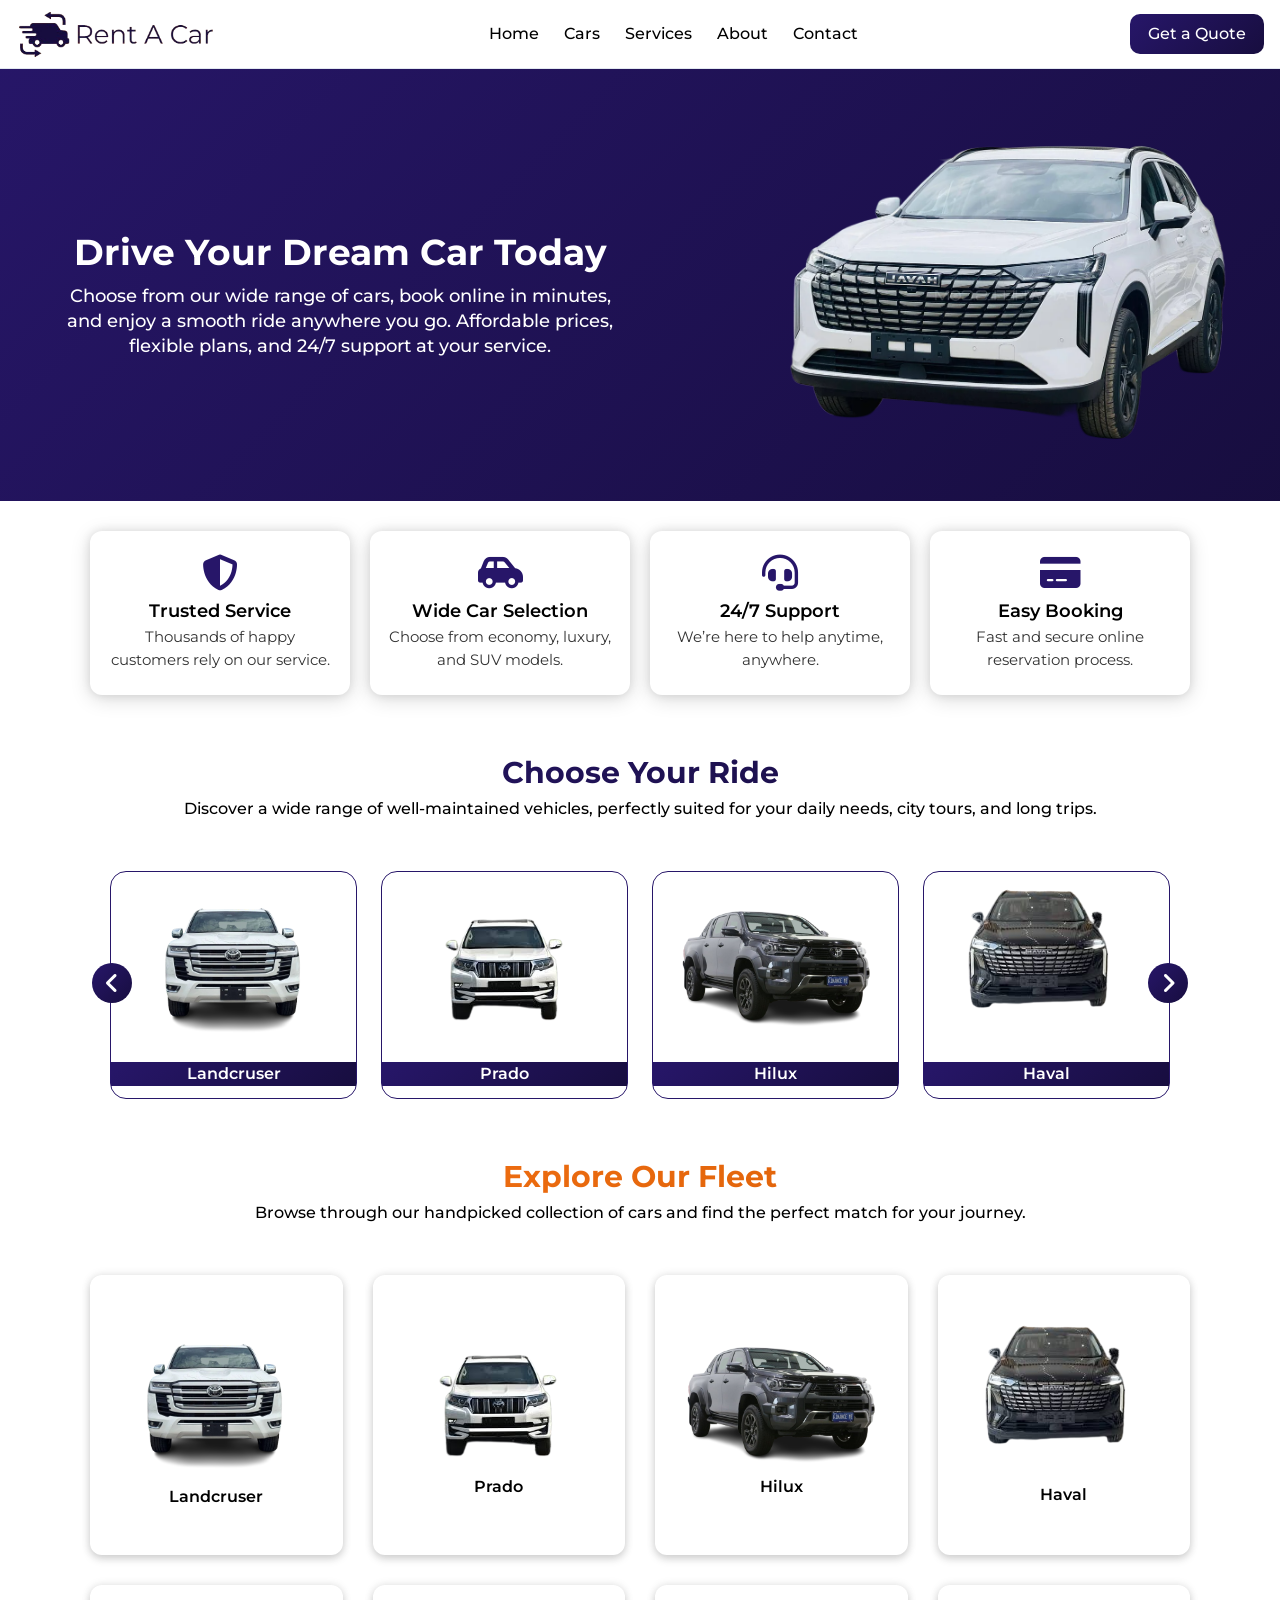
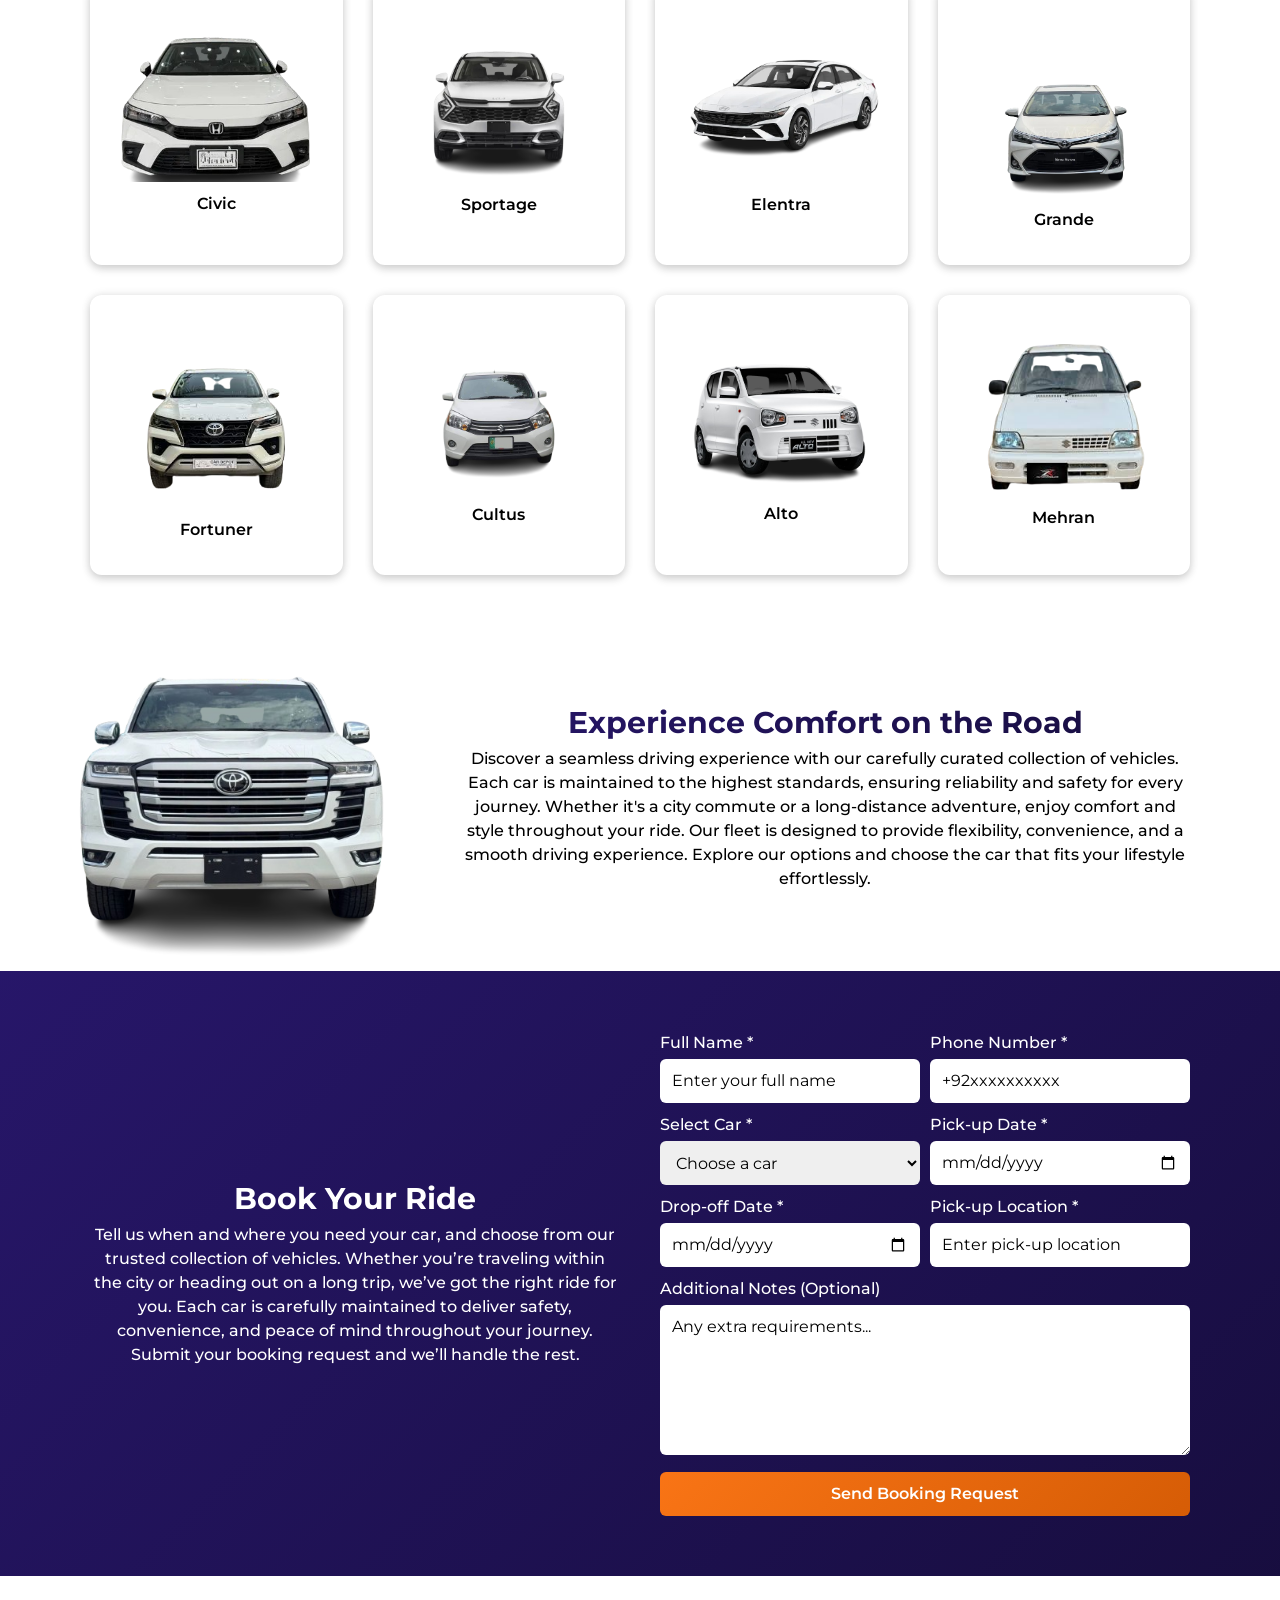
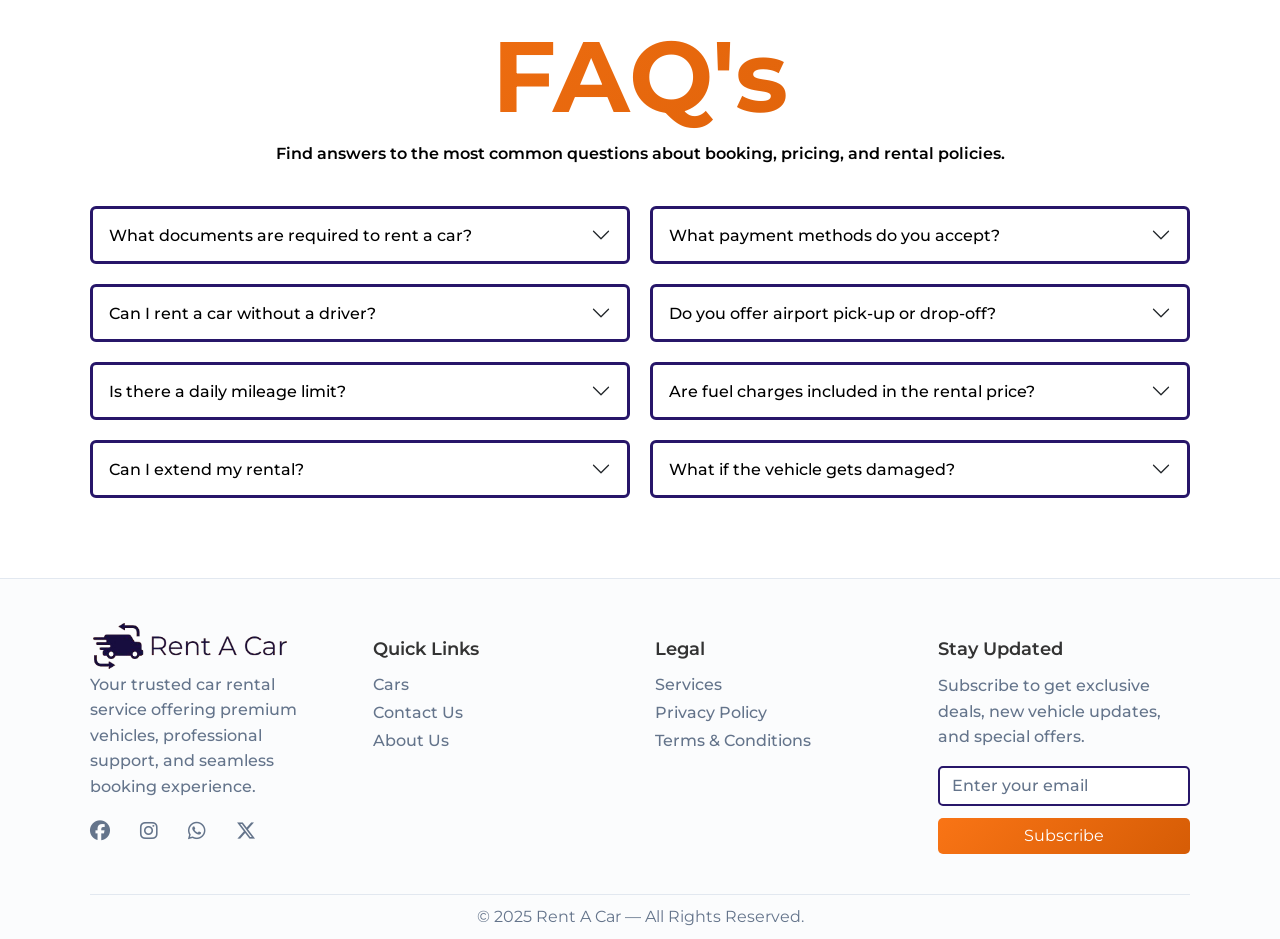
==== index.html @ 82870c0a "Initial commit" ====
<!DOCTYPE html>
<html lang="en">
  <head>
    <meta charset="UTF-8" />
    <meta name="viewport" content="width=device-width, initial-scale=1.0" />
    <link
      href="https://fonts.googleapis.com/css2?family=Montserrat:wght@100;200;300;400;500;600;700;800;900&display=swap"
      rel="stylesheet"
    />
    <link
      href="https://cdn.jsdelivr.net/npm/bootstrap@5.3.8/dist/css/bootstrap.min.css"
      rel="stylesheet"
      integrity="sha384-sRIl4kxILFvY47J16cr9ZwB07vP4J8+LH7qKQnuqkuIAvNWLzeN8tE5YBujZqJLB"
      crossorigin="anonymous"
    />
    <link
      rel="stylesheet"
      href="https://cdnjs.cloudflare.com/ajax/libs/font-awesome/6.4.2/css/all.min.css"
      crossorigin="anonymous"
      referrerpolicy="no-referrer"
    />
    <link
      rel="stylesheet"
      href="https://cdn.jsdelivr.net/npm/swiper@11/swiper-bundle.min.css"
    />
    <link rel="stylesheet" href="assets/styles/styles.css" />
    <link rel="stylesheet" href="assets/styles/responsive.css" />
    <title>Rent A Car</title>
  </head>

  <body>
    <!-- Header -->
    <header>
      <div class="logo">
        <a href="index.html"
          ><img
            src="assets\images\rentcarlogo-removebg-preview.png"
            alt="logo"
        /></a>
      </div>
      <nav id="nav">
        <ul>
          <li><a href="/">Home</a></li>
          <li><a href="/cars.html">Cars</a></li>
          <li><a href="/services.html">Services</a></li>
          <li><a href="/about.html">About</a></li>
          <li><a href="/contact.html">Contact</a></li>
        </ul>
      </nav>
      <i class="fas fa-bars menu-toggle" id="menu-toggle"></i>
      <button
        type="button"
        class="get-a-quote"
        data-bs-toggle="modal"
        data-bs-target="#quoteModal"
      >
        Get a Quote
      </button>
    </header>
    <!-- Home page Banner  -->
    <section class="banner">
      <div class="textAndImage">
        <div class="heading-text">
          <h1>Drive Your Dream Car Today</h1>
          <p>
            Choose from our wide range of cars, book online in minutes, and
            enjoy a smooth ride anywhere you go. Affordable prices, flexible
            plans, and 24/7 support at your service.
          </p>
        </div>
        <div class="banner-image">
          <img
            class="img-fluid"
            src="./assets/images/haval-Picsart-BackgroundRemover.webp"
            alt="Car-Image"
          />
        </div>
      </div>
    </section>
    <!-- Main -->
    <main>
      <div class="custom-container">
        <!-- Trusted Section -->
        <section class="trust-section">
          <div class="trust-box wow animate__animated animate__bounceInDown">
            <i class="fas fa-shield-alt"></i>
            <h4>Trusted Service</h4>
            <p>Thousands of happy customers rely on our service.</p>
          </div>

          <div class="trust-box wow animate__animated animate__bounceInUp">
            <i class="fas fa-car-side"></i>
            <h4>Wide Car Selection</h4>
            <p>Choose from economy, luxury, and SUV models.</p>
          </div>

          <div class="trust-box wow animate__animated animate__bounceInDown">
            <i class="fas fa-headset"></i>
            <h4>24/7 Support</h4>
            <p>We’re here to help anytime, anywhere.</p>
          </div>

          <div class="trust-box wow animate__animated animate__bounceInUp">
            <i class="fas fa-credit-card"></i>
            <h4>Easy Booking</h4>
            <p>Fast and secure online reservation process.</p>
          </div>
        </section>

        <!-- Swiper -->
        <div class="choose-your-ride">
          <div class="heading">
            <h2>Choose Your Ride</h2>
            <p>
              Discover a wide range of well-maintained vehicles, perfectly
              suited for your daily needs, city tours, and long trips.
            </p>
          </div>
          <div class="swiper">
            <div class="swiper-wrapper">
              <div class="swiper-slide">
                <img
                  src="./assets/images/landcruser1-removebg-preview.png"
                  alt="car"
                />
                <div class="car-name">Landcruser</div>
              </div>

              <div class="swiper-slide">
                <img
                  src="./assets/images/prado1-removebg-preview.png"
                  alt="car"
                />
                <div class="car-name">Prado</div>
              </div>

              <div class="swiper-slide">
                <img
                  src="./assets/images/hilux1-removebg-preview.png"
                  alt="car"
                />
                <div class="car-name">Hilux</div>
              </div>

              <div class="swiper-slide">
                <img
                  src="./assets/images/haval1-removebg-preview.png"
                  alt="car"
                />
                <div class="car-name">Haval</div>
              </div>

              <div class="swiper-slide">
                <img
                  src="./assets/images/sportage1-removebg-preview.png"
                  alt="Car"
                />
                <div class="car-name">Kia Sportage</div>
              </div>

              <div class="swiper-slide">
                <img
                  src="./assets/images/grande1-removebg-preview.png"
                  alt="Car"
                />
                <div class="car-name">Grande</div>
              </div>

              <div class="swiper-slide">
                <img
                  src="./assets/images/civic1-removebg-preview.png"
                  alt="Car"
                />
                <div class="car-name">Civic</div>
              </div>

              <div class="swiper-slide">
                <img
                  src="./assets/images/sportage1-removebg-preview.png"
                  alt="car"
                />
                <div class="car-name">Sportage</div>
              </div>

              <div class="swiper-slide">
                <img
                  src="./assets/images/elentra1-removebg-preview.png"
                  alt="car"
                />
                <div class="car-name">Elentra</div>
              </div>

              <div class="swiper-slide">
                <img
                  src="./assets/images/fortuner1-removebg-preview.png"
                  alt="car"
                />
                <div class="car-name">Fortuner</div>
              </div>

              <div class="swiper-slide">
                <img
                  src="./assets/images/cultus1-removebg-preview.png"
                  alt="car"
                />
                <div class="car-name">Cultus</div>
              </div>

              <div class="swiper-slide">
                <img
                  src="./assets/images/mehran1-removebg-preview.png"
                  alt="car"
                />
                <div class="car-name">Mehran</div>
              </div>
            </div>

            <!-- Navigation arrows -->
            <div class="swiper-button-prev">
              <i class="fas fa-angle-left"></i>
            </div>
            <div class="swiper-button-next">
              <i class="fas fa-angle-right"></i>
            </div>
          </div>
        </div>

        <!--Explore Our Fleet  -->
        <div class="explore-our-fleet-section">
          <div class="heading">
            <h2>Explore Our Fleet</h2>
            <p>
              Browse through our handpicked collection of cars and find the
              perfect match for your journey.
            </p>
          </div>

          <div class="car-boxes">
            <div
              class="car-box"
              data-name="Toyota Land Cruiser"
              data-meta="2024 • 7 Seats • Automatic"
              data-price="₨ 50,000 / day"
              data-specs='["SUV","4x4","Petrol","AC"]'
              data-overview="Toyota Land Cruiser is a powerful and comfortable SUV perfect for long journeys, family trips and off-road adventures."
              data-features='["✔ Airbags","✔ Bluetooth","✔ Rear Camera","✔ GPS Navigation"]'
              data-images='[
       "./assets/images/landcruser1-removebg-preview.png",
       "./assets/images/landcruser2-removebg-preview.png",
       "./assets/images/landcruser3-removebg-preview.png",
       "./assets/images/landcruser4-removebg-preview.png"
     ]'
            >
              <img
                src="./assets/images/landcruser1-removebg-preview.png"
                alt="car"
              />
              <div class="car-name">Landcruser</div>
            </div>

            <div
              class="car-box"
              data-name="Toyota Prado"
              data-meta="2022 • 7 Seats • Automatic"
              data-price="₨ 20,000 / day"
              data-specs='["SUV","4x4","Diesel","AC"]'
              data-overview="The Toyota Prado is a reliable and luxurious SUV, perfect for family trips and off-road adventures."
              data-features='["✔ Airbags","✔ Rear Camera","✔ GPS Navigation","✔ Cruise Control"]'
              data-images='[
       "./assets/images/prado1-removebg-preview.png",
       "./assets/images/prado2-removebg-preview.png",
       "./assets/images/prado3-removebg-preview.png",
       "./assets/images/prado4-removebg-preview.png"
     ]'
            >
              <img
                src="./assets/images/prado1-removebg-preview.png"
                alt="car"
              />
              <div class="car-name">Prado</div>
            </div>

            <div
              class="car-box"
              data-name="Toyota Hilux"
              data-meta="2025 • 5 Seats • Automatic"
              data-price="₨ 18,000 / day"
              data-specs='["Pickup","4x4","Diesel","AC"]'
              data-overview="The Toyota Hilux is a durable and powerful pickup, ideal for off-road and heavy-duty use."
              data-features='["✔ Airbags","✔ Bluetooth","✔ Rear Camera","✔ GPS Navigation"]'
              data-images='[
       "./assets/images/hilux1-removebg-preview.png",
       "./assets/images/hilux2-removebg-preview.png",
       "./assets/images/hilux3-removebg-preview.png",
       "./assets/images/hilux4-removebg-preview.png"
     ]'
            >
              <img
                src="./assets/images/hilux1-removebg-preview.png"
                alt="car"
              />
              <div class="car-name">Hilux</div>
            </div>

            <div
              class="car-box"
              data-name="Haval H6 PHEV"
              data-meta="2023 • 5 Seats • Automatic"
              data-price="₨ 15,500 / day"
              data-specs='["SUV","AWD","Hybrid","AC"]'
              data-overview="The Haval H6 PHEV is a modern hybrid SUV combining efficiency, comfort, and advanced technology."
              data-features='["✔ Airbags","✔ Bluetooth","✔ Rear Camera","✔ GPS Navigation"]'
              data-images='[
       "./assets/images/haval1-removebg-preview.png",
       "./assets/images/haval2-removebg-preview.png",
       "./assets/images/haval3-removebg-preview.png",
       "./assets/images/haval4-removebg-preview.png"
     ]'
            >
              <img
                src="./assets/images/haval1-removebg-preview.png"
                alt="car"
              />
              <div class="car-name">Haval</div>
            </div>

            <div
              class="car-box"
              data-name="Honda Civic"
              data-meta="2023 • 5 Seats • Automatic"
              data-price="₨ 12,000 / day"
              data-specs='["Sedan","FWD","Petrol","AC"]'
              data-overview="The Honda Civic is a reliable and stylish sedan, offering comfort, performance, and advanced safety features."
              data-features='["✔ Airbags","✔ Bluetooth","✔ Rear Camera","✔ GPS Navigation"]'
              data-images='[
       "./assets/images/civic1-removebg-preview.png",
       "./assets/images/civic2-removebg-preview.png",
       "./assets/images/civic3-removebg-preview.png",
       "./assets/images/civic4-removebg-preview.png"
     ]'
            >
              <img
                src="./assets/images/civic1-removebg-preview.png"
                alt="car"
              />
              <div class="car-name">Civic</div>
            </div>

            <div
              class="car-box"
              data-name="Kia Sportage"
              data-meta="2025 • 5 Seats • Automatic"
              data-price="₨ 14,500 / day"
              data-specs='["SUV","AWD","Petrol","AC"]'
              data-overview="The Kia Sportage is a compact SUV that combines style, comfort, and modern technology for city and highway driving."
              data-features='["✔ Airbags","✔ Bluetooth","✔ Rear Camera","✔ GPS Navigation"]'
              data-images='[
       "./assets/images/sportage1-removebg-preview.png",
       "./assets/images/sportage2-removebg-preview.png",
       "./assets/images/sportage3-removebg-preview.png",
       "./assets/images/sportage4-removebg-preview.png"
     ]'
            >
              <img
                src="./assets/images/sportage1-removebg-preview.png"
                alt="car"
              />
              <div class="car-name">Sportage</div>
            </div>

            <div
              class="car-box"
              data-name="Hyundai Elantra"
              data-meta="2025 • 5 Seats • Automatic"
              data-price="₨ 12,000 / day"
              data-specs='["Sedan","FWD","Petrol","AC"]'
              data-overview="The Hyundai Elantra is a stylish and fuel-efficient sedan, perfect for city commutes and long drives."
              data-features='["✔ Airbags","✔ Bluetooth","✔ Rear Camera","✔ GPS Navigation"]'
              data-images='[
       "./assets/images/elentra1-removebg-preview.png",
       "./assets/images/elentra2-removebg-preview.png",
       "./assets/images/elentra3-removebg-preview.png",
       "./assets/images/elentra4-removebg-preview.png"
     ]'
            >
              <img
                src="./assets/images/elentra1-removebg-preview.png"
                alt="car"
              />
              <div class="car-name">Elentra</div>
            </div>

            <div
              class="car-box"
              data-name="Toyota Grande"
              data-meta="2022 • 7 Seats • Automatic"
              data-price="₨ 17,000 / day"
              data-specs='["SUV","4x2","Petrol","AC"]'
              data-overview="The Toyota Grande is a spacious and comfortable SUV, ideal for family trips and city driving."
              data-features='["✔ Airbags","✔ Bluetooth","✔ Rear Camera","✔ GPS Navigation"]'
              data-images='[
       "./assets/images/grande1-removebg-preview.png",
       "./assets/images/grande2-removebg-preview.png",
       "./assets/images/grande3-removebg-preview.png",
       "./assets/images/grande4-removebg-preview.png"
     ]'
            >
              <img
                src="./assets/images/grande1-removebg-preview.png"
                alt="car"
              />
              <div class="car-name">Grande</div>
            </div>

            <div
              class="car-box"
              data-name="Toyota Fortuner"
              data-meta="2023 • 7 Seats • Automatic"
              data-price="₨ 19,500 / day"
              data-specs='["SUV","4x4","Diesel","AC"]'
              data-overview="The Toyota Fortuner is a rugged and reliable SUV perfect for long trips and off-road adventures."
              data-features='["✔ Airbags","✔ Bluetooth","✔ Rear Camera","✔ GPS Navigation"]'
              data-images='[
       "./assets/images/fortuner1-removebg-preview.png",
       "./assets/images/fortuner2-removebg-preview.png",
       "./assets/images/fortuner3-removebg-preview.png",
       "./assets/images/fortuner4-removebg-preview.png"
     ]'
            >
              <img
                src="./assets/images/fortuner1-removebg-preview.png"
                alt="car"
              />
              <div class="car-name">Fortuner</div>
            </div>

            <div
              class="car-box"
              data-name="Suzuki Cultus"
              data-meta="2020 • 5 Seats • Manual"
              data-price="₨ 7,500 / day"
              data-specs='["Hatchback","FWD","Petrol","AC"]'
              data-overview="The Suzuki Cultus is a compact and efficient hatchback, ideal for city driving and daily commutes."
              data-features='["✔ Airbags","✔ Bluetooth","✔ Rear Camera","✔ ABS"]'
              data-images='[
       "./assets/images/cultus1-removebg-preview.png",
       "./assets/images/cultus2-removebg-preview.png",
       "./assets/images/cultus3-removebg-preview.png",
       "./assets/images/cultus4-removebg-preview.png"
     ]'
            >
              <img
                src="./assets/images/cultus1-removebg-preview.png"
                alt="car"
              />
              <div class="car-name">Cultus</div>
            </div>

            <div
              class="car-box"
              data-name="Suzuki Alto"
              data-meta="2022 • 5 Seats • Manual"
              data-price="₨ 6,500 / day"
              data-specs='["Hatchback","FWD","Petrol","AC"]'
              data-overview="The Suzuki Alto is a small and nimble city car, perfect for easy parking and fuel efficiency."
              data-features='["✔ Airbags","✔ Bluetooth","✔ Power Steering","✔ ABS"]'
              data-images='[
       "./assets/images/alto1-removebg-preview.png",
       "./assets/images/alto2-removebg-preview.png",
       "./assets/images/alto3-removebg-preview.png",
       "./assets/images/alto4-removebg-preview.png"
     ]'
            >
              <img
                src="./assets/images/alto1-removebg-preview.png"
                alt="car"
              />
              <div class="car-name">Alto</div>
            </div>

            <div
              class="car-box"
              data-name="Suzuki Mehran"
              data-meta="2018 • 5 Seats • Manual"
              data-price="₨ 3,500 / day"
              data-specs='["Hatchback","FWD","Petrol","AC"]'
              data-overview="The Suzuki Mehran is a reliable and economical hatchback, ideal for daily city use."
              data-features='["✔ Airbags","✔ Power Steering","✔ AM/FM Radio","✔ Compact Size"]'
              data-images='[
       "./assets/images/mehran1-removebg-preview.png",
       "./assets/images/mehran2-removebg-preview.png",
       "./assets/images/mehran3-removebg-preview.png",
       "./assets/images/mehran4-removebg-preview.png"
     ]'
            >
              <img
                src="./assets/images/mehran1-removebg-preview.png"
                alt="car"
              />
              <div class="car-name">Mehran</div>
            </div>
          </div>
        </div>

        <!-- Experience Comfort on the Road -->

        <div class="experience-on-road">
          <div class="car-image">
            <img
              src="./assets/images/landcruser1-removebg-preview.png"
              alt=""
            />
          </div>
          <div class="heading">
            <h2>Experience Comfort on the Road</h2>
            <p>
              Discover a seamless driving experience with our carefully curated
              collection of vehicles. Each car is maintained to the highest
              standards, ensuring reliability and safety for every journey.
              Whether it's a city commute or a long-distance adventure, enjoy
              comfort and style throughout your ride. Our fleet is designed to
              provide flexibility, convenience, and a smooth driving experience.
              Explore our options and choose the car that fits your lifestyle
              effortlessly.
            </p>
          </div>
        </div>
      </div>

      <!-- Form -->

      <div class="rent-form-container">
        <div class="rent-car-form">
          <div class="heading">
            <h2>Book Your Ride</h2>
            <p>
              Tell us when and where you need your car, and choose from our
              trusted collection of vehicles. Whether you’re traveling within
              the city or heading out on a long trip, we’ve got the right ride
              for you. Each car is carefully maintained to deliver safety,
              convenience, and peace of mind throughout your journey. Submit
              your booking request and we’ll handle the rest.
            </p>
          </div>

          <form id="rentForm">
            <div class="form-input-field">
              <div class="form-group">
                <label for="fullName">Full Name<span>*</span></label>
                <input
                  type="text"
                  id="fullName"
                  placeholder="Enter your full name"
                  autocomplete="off"
                />
              </div>

              <div class="form-group">
                <label for="phone">Phone Number<span>*</span></label>
                <input
                  type="tel"
                  id="phone"
                  placeholder="+92xxxxxxxxxx"
                  autocomplete="off"
                />
              </div>

              <div class="form-group">
                <label for="carType">Select Car<span>*</span></label>
                <select id="carType">
                  <option value="">Choose a car</option>
                  <option value="Land Cruiser">Land Cruiser</option>
                  <option value="Prado">Prado</option>
                  <option value="Civic">Civic</option>
                  <option value="Sportage">Sportage</option>
                  <option value="Alto">Alto</option>
                  <option value="Mehran">Mehran</option>
                </select>
              </div>

              <div class="form-group">
                <label for="pickUpDate">Pick-up Date<span>*</span></label>
                <input type="date" id="pickUpDate" />
              </div>

              <div class="form-group">
                <label for="dropOffDate">Drop-off Date<span>*</span></label>
                <input type="date" id="dropOffDate" />
              </div>

              <div class="form-group">
                <label for="pickUpLocation"
                  >Pick-up Location<span>*</span></label
                >
                <input
                  type="text"
                  id="pickUpLocation"
                  placeholder="Enter pick-up location"
                />
              </div>
            </div>

            <div class="form-group text-area">
              <label for="message">Additional Notes (Optional)</label>
              <textarea
                id="message"
                rows="3"
                placeholder="Any extra requirements..."
              ></textarea>
            </div>

            <button type="submit" class="btn-submit">
              Send Booking Request
            </button>
          </form>
        </div>
      </div>

      <!-- Faqs Section -->
      <section class="faq-section">
        <div class="heading">
          <h2 class="faq-heading">FAQ's</h2>
          <p class="faq-sub">
            Find answers to the most common questions about booking, pricing,
            and rental policies.
          </p>
        </div>

        <div class="faq-grid">
          <div class="accordion" id="faqAccordion">
            <div class="accordion-item custom-accordion">
              <h2 class="accordion-header">
                <button
                  class="accordion-button collapsed custom-accordion-btn"
                  type="button"
                  data-bs-toggle="collapse"
                  data-bs-target="#q1"
                >
                  What documents are required to rent a car?
                </button>
              </h2>
              <div
                id="q1"
                class="accordion-collapse collapse"
                data-bs-parent="#faqAccordion"
              >
                <div class="accordion-body custom-accordion-body">
                  You need a valid government-issued ID (CNIC/Passport) and a
                  valid driving license.
                </div>
              </div>
            </div>

            <div class="accordion-item custom-accordion">
              <h2 class="accordion-header">
                <button
                  class="accordion-button collapsed custom-accordion-btn"
                  type="button"
                  data-bs-toggle="collapse"
                  data-bs-target="#q2"
                >
                  Can I rent a car without a driver?
                </button>
              </h2>
              <div
                id="q2"
                class="accordion-collapse collapse"
                data-bs-parent="#faqAccordion"
              >
                <div class="accordion-body custom-accordion-body">
                  Yes, self-drive options are available depending on vehicle
                  type and security deposit.
                </div>
              </div>
            </div>

            <div class="accordion-item custom-accordion">
              <h2 class="accordion-header">
                <button
                  class="accordion-button collapsed custom-accordion-btn"
                  type="button"
                  data-bs-toggle="collapse"
                  data-bs-target="#q3"
                >
                  Is there a daily mileage limit?
                </button>
              </h2>
              <div
                id="q3"
                class="accordion-collapse collapse"
                data-bs-parent="#faqAccordion"
              >
                <div class="accordion-body custom-accordion-body">
                  Most rentals include a standard daily mileage limit. Extra
                  kilometers may be charged separately.
                </div>
              </div>
            </div>

            <div class="accordion-item custom-accordion">
              <h2 class="accordion-header">
                <button
                  class="accordion-button collapsed custom-accordion-btn"
                  type="button"
                  data-bs-toggle="collapse"
                  data-bs-target="#q4"
                >
                  Can I extend my rental?
                </button>
              </h2>
              <div
                id="q4"
                class="accordion-collapse collapse"
                data-bs-parent="#faqAccordion"
              >
                <div class="accordion-body custom-accordion-body">
                  Yes, contact us at least 12 hours before return time to extend
                  your booking.
                </div>
              </div>
            </div>
          </div>
          <div class="accordion" id="faqAccordion1">
            <div class="accordion-item custom-accordion">
              <h2 class="accordion-header">
                <button
                  class="accordion-button collapsed custom-accordion-btn"
                  type="button"
                  data-bs-toggle="collapse"
                  data-bs-target="#q5"
                >
                  What payment methods do you accept?
                </button>
              </h2>
              <div
                id="q5"
                class="accordion-collapse collapse"
                data-bs-parent="#faqAccordion1"
              >
                <div class="accordion-body custom-accordion-body">
                  We accept cash, bank transfer, and digital wallet payments.
                  Security deposits may apply.
                </div>
              </div>
            </div>

            <div class="accordion-item custom-accordion">
              <h2 class="accordion-header">
                <button
                  class="accordion-button collapsed custom-accordion-btn"
                  type="button"
                  data-bs-toggle="collapse"
                  data-bs-target="#q6"
                >
                  Do you offer airport pick-up or drop-off?
                </button>
              </h2>
              <div
                id="q6"
                class="accordion-collapse collapse"
                data-bs-parent="#faqAccordion1"
              >
                <div class="accordion-body custom-accordion-body">
                  Yes, airport pick-up and drop-off services are available with
                  prior booking.
                </div>
              </div>
            </div>

            <div class="accordion-item custom-accordion">
              <h2 class="accordion-header">
                <button
                  class="accordion-button collapsed custom-accordion-btn"
                  type="button"
                  data-bs-toggle="collapse"
                  data-bs-target="#q7"
                >
                  Are fuel charges included in the rental price?
                </button>
              </h2>
              <div
                id="q7"
                class="accordion-collapse collapse"
                data-bs-parent="#faqAccordion1"
              >
                <div class="accordion-body custom-accordion-body">
                  Fuel is not included. Cars must be returned with the same fuel
                  level as provided.
                </div>
              </div>
            </div>

            <div class="accordion-item custom-accordion">
              <h2 class="accordion-header">
                <button
                  class="accordion-button collapsed custom-accordion-btn"
                  type="button"
                  data-bs-toggle="collapse"
                  data-bs-target="#q8"
                >
                  What if the vehicle gets damaged?
                </button>
              </h2>
              <div
                id="q8"
                class="accordion-collapse collapse"
                data-bs-parent="#faqAccordion1"
              >
                <div class="accordion-body custom-accordion-body">
                  Any damage during rental is the renter’s responsibility unless
                  covered by insurance or agreement.
                </div>
              </div>
            </div>
          </div>
        </div>
      </section>
    </main>

    <!-- Footer -->

    <footer class="site-footer">
      <div class="custom-container">
        <div class="footer-grid">
          <div class="footer-col">
            <a href="/" class="footerLogo"
              ><img
                src="assets\images\rentcarlogo-removebg-preview.png"
                alt="Logo"
                class="footer-logo"
            /></a>
            <p class="footer-desc">
              Your trusted car rental service offering premium vehicles,
              professional support, and seamless booking experience.
            </p>
            <div class="social-icons">
              <a href="#"><i class="fab fa-facebook"></i></a>
              <a href="#"><i class="fab fa-instagram"></i></a>
              <a href="#"><i class="fab fa-whatsapp"></i></a>
              <a href="#"><i class="fab fa-x-twitter"></i></a>
            </div>
          </div>

          <div class="footer-col">
            <h3>Quick Links</h3>
            <ul>
              <li><a href="/cars.html">Cars</a></li>
              <li><a href="/contact.html">Contact Us</a></li>
              <li><a href="/about.html">About Us</a></li>
            </ul>
          </div>

          <div class="footer-col">
            <h3>Legal</h3>
            <ul>
              <li><a href="/services.html">Services</a></li>
              <li><a href="/privacy-policy.html">Privacy Policy</a></li>
              <li><a href="/terms-conditions.html">Terms & Conditions</a></li>
            </ul>
          </div>

          <div class="footer-col">
            <h3>Stay Updated</h3>
            <p class="footer-desc">
              Subscribe to get exclusive deals, new vehicle updates, and special
              offers.
            </p>
            <form class="footer-form">
              <input type="email" placeholder="Enter your email" required />
              <button type="submit">Subscribe</button>
            </form>
          </div>
        </div>

        <div class="footer-bottom">
          <p>© 2025 Rent A Car — All Rights Reserved.</p>
        </div>
      </div>
    </footer>

    <!-- Form Modal -->
    <div class="modal fade" id="quoteModal" tabindex="-1">
      <div class="modal-dialog">
        <div class="modal-content">
          <div class="modal-header">
            <span class="modal-logo"
              ><img
                src="assets\images\rentcarlogo-removebg-preview.png"
                alt="logo"
            /></span>
            <h5 class="modal-title">Request a Quote</h5>
            <button
              type="button"
              class="btn-close"
              data-bs-dismiss="modal"
              aria-label="Close"
            ></button>
          </div>
          <div class="modal-body">
            <form id="rentForm">
              <div class="form-input-field">
                <div class="form-group">
                  <label for="fullName">Full Name<span>*</span></label>
                  <input
                    type="text"
                    id="fullName"
                    placeholder="Enter your full name"
                    autocomplete="off"
                    required
                  />
                </div>

                <div class="form-group">
                  <label for="phone">Phone Number<span>*</span></label>
                  <input
                    type="tel"
                    id="phone"
                    placeholder="+92xxxxxxxxxx"
                    autocomplete="off"
                    required
                  />
                </div>

                <div class="form-group">
                  <label for="carType">Select Car<span>*</span></label>
                  <select id="carType" required>
                    <option value="">Choose a car</option>
                    <option value="Land Cruiser">Land Cruiser</option>
                    <option value="Prado">Prado</option>
                    <option value="Civic">Civic</option>
                    <option value="Sportage">Sportage</option>
                    <option value="Alto">Alto</option>
                    <option value="Mehran">Mehran</option>
                  </select>
                </div>

                <div class="form-group">
                  <label for="pickUpDate">Pick-up Date<span>*</span></label>
                  <input type="date" id="pickUpDate" required />
                </div>

                <div class="form-group">
                  <label for="dropOffDate">Drop-off Date<span>*</span></label>
                  <input type="date" id="dropOffDate" required />
                </div>

                <div class="form-group">
                  <label for="pickUpLocation"
                    >Pick-up Location<span>*</span></label
                  >
                  <input
                    type="text"
                    id="pickUpLocation"
                    placeholder="Enter pick-up location"
                    required
                  />
                </div>
              </div>

              <div class="form-group text-area">
                <label for="message">Additional Notes (Optional)</label>
                <textarea
                  id="message"
                  rows="3"
                  placeholder="Any extra requirements..."
                ></textarea>
              </div>

              <button type="submit" class="btn-submit">
                Send Booking Request
              </button>
            </form>
          </div>
        </div>
      </div>
    </div>

    <!-- Script -->
    <script
      src="https://cdn.jsdelivr.net/npm/bootstrap@5.3.8/dist/js/bootstrap.bundle.min.js"
      integrity="sha384-FKyoEForCGlyvwx9Hj09JcYn3nv7wiPVlz7YYwJrWVcXK/BmnVDxM+D2scQbITxI"
      crossorigin="anonymous"
    ></script>
    <script src="https://cdn.jsdelivr.net/npm/swiper@11/swiper-bundle.min.js"></script>
    <script src="assets/javascript/script.js"></script>
    <script src="assets/javascript/dynamic-data.js"></script>
  </body>
</html>
---- assets/styles/styles.css ----
h1,
h2,
h3,
h4,
div,
a,
p,
div,
ul,
li,
nav,
header,
image,
button,
ol,
span {
  margin: 0;
  padding: 0;
  box-sizing: border-box;
  font-family: "Montserrat", sans-serif;
}
body {
  font-family: "Montserrat", sans-serif;
}
li {
  list-style-type: none;
}
a {
  text-decoration: none;
}
/* browser scroll */
::-webkit-scrollbar {
  width: 6px !important;
}
::-webkit-scrollbar-thumb {
  background-color: #ababab !important;
}
/* Header */
header {
  width: 100%;
  background-color: #fff;
  color: #000;
  display: flex;
  justify-content: space-between;
  align-items: center;
  padding: 8px 16px;
  position: fixed;
  top: 0;
  left: 0;
  z-index: 999;
  border-bottom: 1px solid #e2e8f0;
}

header .logo img {
  max-width: 220px;
}

header nav ul {
  display: flex;
  gap: 25px;
}

header nav ul li a {
  color: #000;
  font-weight: 500;
  transition: 0.3s;
  font-size: 18px;
}

header nav ul li a:hover {
  color: #f97415;
}

header .menu-toggle {
  display: none;
}
.details .get-a-quote,
header .get-a-quote {
  background-image: linear-gradient(
    135deg,
    hsl(252, 65%, 25%),
    hsl(252, 65%, 15%)
  );
  padding: 8px 18px;
  color: #fff;
  border-radius: 10px;
  border: none;
  font-size: 18px;
  font-weight: 500;
  transition: all 0.3s ease-in-out;
}
header .get-a-quote:hover {
  transform: scale(1.05);
}
/* home page */
.banner .textAndImage {
  background-image: linear-gradient(
    135deg,
    hsl(252, 65%, 25%),
    hsl(252, 65%, 15%)
  );
  display: flex;
  justify-content: center;
  align-items: center;
  padding: 140px 50px 50px 50px;
  gap: 20px;
}
.banner .textAndImage .heading-text,
.banner .textAndImage .banner-image {
  flex: 1;
}
.banner .textAndImage .banner-image img {
  transform: rotateY(180deg);
  max-width: 700px;
}
.banner .textAndImage .heading-text {
  color: #fff;
  text-align: center;
}
.banner .textAndImage .heading-text h1 {
  font-size: 56px;
  font-weight: 700;
  margin-bottom: 10px;
}
.banner .textAndImage .heading-text p {
  font-weight: 500;
  font-size: 20px;
  line-height: 1.4;
}
.banner .textAndImage .banner-image {
  text-align: end;
}
/* custom container */
.faq-section,
.rent-form-container .rent-car-form,
.custom-container {
  max-width: 1600px;
  margin: auto;
}
/* trusted section */
.trust-section {
  width: 100%;
  padding: 30px 0;
  display: grid;
  grid-template-columns: repeat(4, minmax(0, 1fr));
  gap: 20px;
}

.trust-box {
  min-width: 220px;
  background: #fff;
  padding: 24px 16px;
  border-radius: 12px;
  text-align: center;
  box-shadow: 0 4px 20px rgba(0, 0, 0, 0.15), 0 0 10px rgba(0, 0, 0, 0.1);
  transition: 0.3s ease;
  color: #000;
}

.trust-box:hover {
  transform: translateY(-5px);
}

.trust-box i {
  font-size: 40px;
  color: #271669;
  margin-bottom: 10px;
}

.trust-box h4 {
  font-size: 20px;
  font-weight: 600;
  margin-bottom: 8px;
}

.trust-box p {
  font-size: 15px;
  opacity: 0.8;
}
.choose-your-ride .swiper {
  border-radius: 10px;
  padding: 20px;
}

.choose-your-ride .swiper-slide {
  text-align: center;
}

.choose-your-ride .swiper-slide img {
  width: 100%;
  height: 180px;
  object-fit: contain;
  border-radius: 6px;
  margin-bottom: 10px;
}
.explore-our-fleet-section .heading,
.choose-your-ride .heading {
  text-align: center;
  margin: 30px 0;
}
.about-cta h2,
.about-content .heading h2,
.rent-car-form .heading h2,
.experience-on-road .heading h2,
.explore-our-fleet-section .heading h2,
.choose-your-ride .heading h2 {
  font-size: 48px;
  font-weight: 700;
  margin-bottom: 6px;
  color: transparent;
  background-clip: text;
  background-image: linear-gradient(
    135deg,
    hsl(252, 65%, 25%),
    hsl(252, 65%, 15%)
  );
}
.rent-car-form .heading p,
.experience-on-road .heading p,
.explore-our-fleet-section .heading p,
.choose-your-ride .heading p {
  font-size: 20px;
  font-weight: 500;
  color: #000;
}
.choose-your-ride .swiper-slide img {
  max-width: 200px;
}
.choose-your-ride .swiper-slide {
  border: 1px solid #271669;
  border-radius: 16px;
}
.choose-your-ride .swiper-slide .car-name {
  font-size: 18px;
  font-weight: 600;
  color: #fff;
  margin-bottom: 12px;
  background-image: linear-gradient(
    135deg,
    hsl(252, 65%, 25%),
    hsl(252, 65%, 15%)
  );
}
.choose-your-ride .swiper-button-prev,
.choose-your-ride .swiper-button-next {
  height: 40px;
  width: 40px;
  background-image: linear-gradient(
    135deg,
    hsl(252, 65%, 25%),
    hsl(252, 65%, 15%)
  );
  border-radius: 100%;
  transition: all 0.3s ease-in-out;
  font-size: 24px;
  color: #fff;
}
.choose-your-ride .swiper-button-prev:after,
.choose-your-ride .swiper-button-next:after {
  display: none;
}
.choose-your-ride .swiper-button-prev:hover,
.choose-your-ride .swiper-button-next:hover {
  transform: scale(1.05);
  transition: all 0.3s ease-in-out;
}
.choose-your-ride .swiper-button-prev {
  left: 2px !important;
}
.choose-your-ride .swiper-button-next {
  right: 2px !important;
}
.choose-your-ride {
  margin-bottom: 40px;
}
.about-content .heading h2,
.explore-our-fleet-section .heading h2 {
  background-image: linear-gradient(
    135deg,
    hsl(25, 95%, 53%),
    hsl(25, 95%, 43%)
  );
}
.explore-our-fleet-section .car-boxes {
  display: grid;
  grid-template-columns: repeat(4, 1fr);
  gap: 30px;
  margin: 50px auto;
  max-width: 1200px;
}
.explore-our-fleet-section .car-boxes .car-box {
  border-radius: 12px;
  text-align: center;
  box-shadow: 0 4px 8px rgba(0, 0, 0, 0.15), 0 0 10px rgba(0, 0, 0, 0.1);
  transition: 0.3s ease;
  color: #000;
  display: flex;
  justify-content: center;
  align-items: center;
  flex-direction: column;
  min-height: 300px;
  cursor: pointer;
}
.explore-our-fleet-section .car-box img {
  max-width: 200px;
  max-height: 180px;
}
.explore-our-fleet-section .car-box .car-name {
  margin-top: 10px;
  font-weight: 600;
  font-size: 18px;
}
.explore-our-fleet-section .car-boxes .car-box:hover {
  background-color: #0000001a;
}
.explore-our-fleet-section .car-boxes .car-box .car-name {
  font-size: 16px;
  color: #000;
}
.experience-on-road {
  display: flex;
  justify-content: space-between;
  align-items: center;
  max-width: 1200px;
  margin: auto;
}
.rent-form-container .heading,
.experience-on-road .heading {
  text-align: center;
}
.experience-on-road .heading h2 {
  font-size: 36px;
}
.experience-on-road .car-image img {
  margin-left: -160px;
  width: 700px;
}
/* form */
.rent-form-container {
  background-image: linear-gradient(
    135deg,
    hsl(252, 65%, 25%),
    hsl(252, 65%, 15%)
  );
  padding: 80px 0;
}
.rent-car-form .heading p,
.rent-car-form .heading h2 {
  color: #fff;
}
.rent-form-container .rent-car-form {
  display: flex;
  justify-content: space-between;
  align-items: center;
  gap: 20px;
}
.rent-form-container #rentForm,
.rent-form-container .heading {
  flex: 1;
}
#rentForm {
  margin-left: 50px;
}
#rentForm .form-input-field {
  display: grid;
  grid-template-columns: repeat(3, 1fr);
  gap: 12px;
}
#rentForm .form-group label {
  display: block;
}
#rentForm button,
#rentForm .form-group textarea,
#rentForm .form-group select,
#rentForm .form-group input {
  width: 100%;
  border: none;
  padding: 10px 12px;
  border-radius: 6px;
  color: #000;
  outline: none;
  font-size: 18px;
}
#rentForm .form-group select {
  height: 47px;
}
#rentForm .form-group textarea::placeholder,
#rentForm .form-group input::placeholder {
  color: #000;
}
#rentForm label {
  color: #fff;
  font-size: 18px;
  font-weight: 500;
  margin-bottom: 4px;
}
#rentForm .form-group textarea {
  min-height: 150px;
}
#rentForm label span {
  margin-left: 4px;
}
#rentForm button {
  background-image: linear-gradient(
    135deg,
    hsl(25, 95%, 53%),
    hsl(25, 95%, 43%)
  );
  color: #fff;
  font-size: 18px;
  font-weight: 600;
  transition: all 0.3s ease-in-out;
}
#rentForm button:hover {
  transform: scale(1.03);
  transition: all 0.3s ease-in-out;
}
#rentForm button,
#rentForm .form-group.text-area {
  margin-top: 12px;
}
/* Modal Form */
#quoteModal .modal-dialog {
  max-width: 800px;
}
#quoteModal .modal-dialog .modal-body {
  background-image: linear-gradient(
    135deg,
    hsl(252, 65%, 25%),
    hsl(252, 65%, 15%)
  );
}
#quoteModal #rentForm {
  margin: 0;
}
#quoteModal .modal-dialog .modal-header button {
  box-shadow: none;
  color: #000;
  opacity: 1;
  transition: all 0.3s ease-in-out;
}
#quoteModal .modal-dialog .modal-header {
  border: none;
  color: #000;
  display: grid;
  grid-template-columns: repeat(3, minmax(0, 1fr));
}
#quoteModal .modal-dialog .modal-header h5 {
  font-size: 22px;
  font-weight: 600;
  text-align: center;
}
#quoteModal .modal-dialog .modal-header button:hover {
  transform: rotate(90deg);
}
#quoteModal #rentForm button:hover {
  transform: scale(1.02);
}
.modal-dialog {
  margin-top: 100px !important;
}
#quoteModal .modal-logo img {
  max-width: 160px;
}
/* Faqs */
.faq-section {
  margin: 40px auto 60px auto;
}
.faq-section .heading {
  text-align: center;
  margin-bottom: 40px;
}
.faq-section .heading h2 {
  font-size: 120px;
  font-weight: 700;
  background-image: linear-gradient(
    135deg,
    hsl(25, 95%, 53%),
    hsl(25, 95%, 43%)
  );
  color: transparent;
  background-clip: text;
  margin-bottom: 6px;
}
.faq-section .heading p {
  font-size: 20px;
  font-weight: 600;
  color: #000;
}
.faq-section .faq-grid {
  display: grid;
  grid-template-columns: repeat(2, minmax(0, 1fr));
  gap: 20px;
}
.faq-section .custom-accordion {
  border: 3px solid #271669;
  border-radius: 6px;
  background: transparent;
  margin-bottom: 20px;
}
.faq-section .custom-accordion-btn {
  background: transparent;
  border: none;
  font-weight: 500;
  color: #000;
  box-shadow: none;
  font-size: 20px;
  padding: 20px;
}
.faq-section .custom-accordion-btn:not(.collapsed) {
  color: #f5811f;
  background: transparent;
}
.faq-section .custom-accordion-btn:focus {
  box-shadow: none;
}
.faq-section .custom-accordion-body {
  color: #000;
  font-size: 18px;
  line-height: 1.5;
  padding: 16px;
  font-weight: 500;
  padding: 20px;
  border-top: 3px solid #271669;
}
/* footer */
footer.site-footer {
  background-color: #fbfcfd;
  color: #000;
  padding: 60px 0 10px 0;
  font-family: sans-serif;
  border-top: 1px solid #e2e8f0;
}
footer .footer-grid {
  display: grid;
  grid-template-columns: repeat(4, 1fr);
  gap: 60px;
}
footer .footer-col h3 {
  margin-bottom: 16px;
  font-size: 22px;
  font-weight: 600;
  color: #333;
}
footer .footer-desc {
  font-size: 18px;
  line-height: 1.6;
  margin-bottom: 16px;
  padding-right: 10px;
  font-weight: 500;
  color: #64748b;
}
footer .footer-logo {
  max-width: 220px;
  margin-top: -14px;
  margin-bottom: 2px;
}
footer .footer-col ul li {
  margin-bottom: 8px;
}
footer .footer-col ul li a {
  color: #64748b;
  text-decoration: none;
  font-size: 18px;
  transition: 0.3s;
  font-weight: 500;
}
footer .footer-col ul li a:hover {
  color: #f97415;
}
footer .social-icons {
  display: flex;
  align-items: center;
  color: #64748b;
  font-size: 24px;
  transition: 0.3s;
  column-gap: 40px;
}
footer .social-icons a {
  color: #64748b;
}
footer .social-icons a:hover {
  color: #f97415;
}
footer .footer-form {
  display: flex;
  flex-direction: column;
}
footer .footer-form input {
  padding: 10px 12px;
  border-radius: 5px;
  border: 2px solid #271669;
  font-size: 18px;
  color: #64748b;
  margin-bottom: 12px;
  font-weight: 500;
}
footer .footer-form input:focus {
  outline: none;
}
footer .footer-form input::placeholder {
  color: #64748b;
  font-size: 18px;
  font-weight: 500;
}
footer .footer-form button {
  padding: 10px 14px;
  background-image: linear-gradient(
    135deg,
    hsl(25, 95%, 53%),
    hsl(25, 95%, 43%)
  );
  border: none;
  border-radius: 5px;
  color: #fff;
  font-weight: 500;
  cursor: pointer;
  transition: 0.3s;
  font-size: 18px;
}
footer .footer-form button:hover {
  transform: scale(1.03);
}
footer .footer-bottom {
  text-align: center;
  margin-top: 40px;
  font-size: 18px;
  color: #64748b;
  font-weight: 400;
}
footer .footer-bottom p {
  border-top: 1px solid #e2e8f0;
  padding-top: 10px;
}

/* Cars Page */
.cars-page {
  margin: 110px 0 70px 0;
}
.term-condition .heading,
.privacy-policy .heading,
.service-container .heading,
.about-page .heading,
.contact-page .heading,
.cars-page .heading {
  text-align: center;
  max-width: 750px;
  margin: 0 auto 40px auto;
}
.term-condition .heading h1,
.privacy-policy .heading h1,
.service-container .heading h1,
.about-page .heading h1,
.contact-page .heading h1,
.cars-page .heading h1 {
  font-size: 56px;
  font-weight: 700;
  color: transparent;
  background-clip: text;
  background-image: linear-gradient(
    135deg,
    hsl(252, 65%, 25%),
    hsl(252, 65%, 15%)
  );
  margin-bottom: 10px;
}
.term-condition .heading p,
.privacy-policy .heading p,
.service-container .heading,
.about-cta p,
.about-page .heading p,
.contact-page .heading p,
.cars-page .heading p {
  color: #000;
  font-size: 18px;
  line-height: 1.5;
  font-weight: 500;
}
.cars-page .search-input {
  max-width: 700px;
  margin: auto;
  display: flex;
  border: 3px solid #271669;
  border-radius: 50px;
  overflow: hidden;
  margin-bottom: 40px;
}
.cars-page .search-input input {
  width: 100%;
  padding: 14px 20px;
  border: none;
  font-size: 20px;
  color: #271669;
  font-weight: 500;
}
.cars-page .search-input input:focus {
  outline: none;
}
.cars-page .search-input input::placeholder {
  font-size: 20px;
  color: #271669;
  font-weight: 500;
}
.cars-search span {
  padding: 14px 20px;
  background: transparent;
  border: none;
  color: #271669;
  font-size: 24px;
}

.cars-page .cars-grid {
  display: grid;
  grid-template-columns: repeat(4, 1fr);
  gap: 30px;
  padding: 10px 0;
}
.cars-page .car-card {
  border: 1px solid #271669;
  border-radius: 16px;
  text-align: center;
  cursor: pointer;
}
.cars-page .car-card img {
  max-width: 200px;
  height: 180px;
  object-fit: contain;
  border-radius: 8px;
}
.cars-page .car-card .car-name {
  font-size: 18px;
  font-weight: 600;
  color: #fff;
  margin-bottom: 12px;
  background-image: linear-gradient(
    135deg,
    hsl(252, 65%, 25%),
    hsl(252, 65%, 15%)
  );
}
.service-page-cta .cta-btn,
.cars-page .load-more {
  text-align: center;
  margin-top: 40px;
}
.service-page-cta .cta-btn,
.about-page .cta-btn,
.cars-page .load-more button {
  padding: 14px 30px;
  background-image: linear-gradient(
    135deg,
    hsl(25, 95%, 53%),
    hsl(25, 95%, 43%)
  );
  color: #fff;
  border: none;
  border-radius: 40px;
  font-size: 16px;
  font-weight: 600;
  transition: all 0.3s ease-in-out;
}
.service-page-cta .cta-btn:hover,
.about-page .cta-btn:hover,
.cars-page .load-more button:hover {
  transform: scale(1.05);
}

/* contact page */
.term-condition,
.privacy-policy,
.service-container,
.about-page,
.contact-page {
  max-width: 1200px;
  margin: 110px auto 70px auto;
}
.contact-form #rentForm {
  margin-left: 0;
  border: 1px solid #ddd;
  background-color: #fbfcfd;
  padding: 30px;
  border-radius: 8px;
  margin-bottom: 40px;
}
.contact-form #rentForm .form-group textarea,
.contact-form #rentForm .form-group select,
.contact-form #rentForm .form-group input {
  border: 1px solid #271669;
}
.contact-form #rentForm label {
  color: #000;
}
.contact-form #rentForm .form-input-field {
  gap: 20px;
}
.contact-form #rentForm button,
.contact-form #rentForm .form-group.text-area {
  margin-top: 20px;
}
.contact-form #rentForm button {
  background-image: linear-gradient(
    135deg,
    hsl(252, 65%, 25%),
    hsl(252, 65%, 15%)
  );
}
.contact-page .contact-grid {
  display: grid;
  grid-template-columns: repeat(4, 1fr);
  gap: 20px;
  margin-bottom: 40px;
}
.contact-page .contact-box {
  background: #fbfcfd;
  border: 1px solid #ddd;
  padding: 18px;
  text-align: center;
  border-radius: 8px;
  transition: 0.3s;
  color: #000;
}
.contact-page .contact-box:hover {
  box-shadow: 0px 4px 12px rgba(0, 0, 0, 0.15);
}
.contact-page .contact-box i {
  font-size: 32px;
  color: #271669;
  margin-bottom: 10px;
}
.contact-page .contact-box h3 {
  font-size: 18px;
  margin-bottom: 6px;
}

/* about page */
.about-page .about-grid {
  display: grid;
  grid-template-columns: repeat(4, 1fr);
  gap: 20px;
}
.about-page .about-box {
  background: #fff;
  padding: 30px;
  border-radius: 12px;
  text-align: center;
  transition: 0.3s;
  border: 1px solid #271669;
}
.about-page .about-box i {
  font-size: 40px;
  color: #271669;
  margin-bottom: 15px;
}
.about-page .about-box h3 {
  margin-bottom: 10px;
  font-weight: 600;
}
.about-page .about-box p {
  color: #555;
  line-height: 1.6;
  font-size: 15px;
}
.about-page .about-box:hover {
  border-color: #f5811f;
  transform: translateY(-4px);
}
.about-page .about-cta {
  margin-top: 80px;
  text-align: center;
}
.about-page .faq-section .custom-accordion {
  border: 1px solid #f5811f;
}
.about-page .faq-section .custom-accordion-body {
  border-top: 1px solid #f5811f;
}
.about-page .about-content {
  margin-top: 30px;
}
.about-page .faq-section {
  margin: 40px auto 40px auto;
}
.about-page .cta-btn {
  display: inline-block;
  margin-top: 30px;
}
/* Service page*/
.service-container {
  margin: 0 auto !important;
}
.services-section {
  background: #f8f8f8;
  border-bottom: 1px solid #ddd;
  padding: 110px 0 40px 0;
}
.services-grid {
  display: grid;
  grid-template-columns: repeat(3, 1fr);
  gap: 28px;
}
.service-card {
  background: #fff;
  padding: 24px;
  border-radius: 10px;
  border: 1px solid #ddd;
  text-align: center;
  transition: 0.3s ease;
}
.service-card:hover {
  transform: translateY(-4px);
  border-color: #f5811f;
}
.service-card i {
  font-size: 36px;
  color: #f5811f;
  margin-bottom: 16px;
}
.service-card h3 {
  font-size: 20px;
  margin-bottom: 10px;
  font-weight: 700;
}
.service-card p {
  font-size: 15px;
  line-height: 1.6;
  color: #444;
}
.services-section .steps,
.services-section .short-rules {
  margin-top: 70px;
}

.services-section .steps h2,
.services-section .short-rules h2 {
  font-size: 32px;
  font-weight: 800;
  text-align: center;
  margin-bottom: 20px;
  background-image: linear-gradient(
    135deg,
    hsl(25, 95%, 53%),
    hsl(25, 95%, 43%)
  );
  color: transparent;
  background-clip: text;
}

.services-section .steps ul,
.services-section .short-rules ul {
  max-width: 700px;
  margin: auto;
  padding: 0;
  list-style: none;
}

.services-section .steps ul li,
.services-section .short-rules ul li {
  background: #fff;
  margin: 10px 0;
  padding: 14px 18px;
  border: 1px solid #ddd;
  border-radius: 8px;
  font-weight: 500;
  text-align: center;
}
.service-page-cta a.cta-btn {
  display: inline-block;
}
.service-page-cta {
  margin: 20px 0 60px 0;
  display: flex;
  justify-content: center;
  align-items: center;
  gap: 20px;
}
.service-page-cta .cta-btn.get-a-quote {
  background-image: linear-gradient(
    135deg,
    hsl(252, 65%, 25%),
    hsl(252, 65%, 15%)
  );
}
.service-points-container .short-rules,
.service-points-container .steps {
  position: relative;
}
.short-rules .srvice-car-image img,
.steps .srvice-car-image img {
  position: absolute;
  top: 0;
  left: -10px;
  max-width: 500px;
}
.short-rules .srvice-car-image img {
  left: auto;
  right: 0;
}

/* Privacy policy | Terms and Condition */
.term-condition .content p,
.privacy-policy .content p {
  margin-bottom: 15px;
  font-size: 16px;
  color: #000;
  margin-left: 20px;
}
.term-condition .content ul,
.privacy-policy .content ul {
  margin-left: 20px;
  margin-bottom: 15px;
  font-size: 16px;
  color: #000;
}
.term-condition .content .section,
.privacy-policy .content .section {
  padding: 20px 0;
  border-bottom: 1px solid #ddd;
}
.term-condition .content .section:last-child,
.privacy-policy .content .section:last-child {
  border-bottom: none;
}
.term-condition .content,
.privacy-policy .content {
  padding: 2rem;
  border: 1px solid #e2e8f080;
  border-radius: 0.5rem;
  box-shadow: 0 2px 15px -3px hsl(252 65% 25% / 0.07),
    0 10px 20px -2px hsl(252 65% 25% / 0.04);
  background-image: linear-gradient(
    135deg,
    hsl(0, 0%, 100%),
    hsl(220, 13%, 98%)
  );
}
.term-condition .content h2,
.privacy-policy .content h2 {
  color: #f97415;
  font-size: 30px;
}

/* detail page */
.detail-page {
  max-width: 1200px;
  margin: 120px auto 30px auto;
}
.detail-page .swiper-slide {
  background-position: center;
  background-size: cover;
  display: flex;
  justify-content: center;
  align-items: center;
  box-shadow: 0 4px 20px rgba(0, 0, 0, 0.15), 0 0 10px rgba(0, 0, 0, 0.1);
  background-color: #fbfcfd;
  border-radius: 12px;
  padding: 30px 0;
}

.detail-page .swiper-slide img {
  height: 300px;
  width: 400px;
  display: block;
}
.detail-page .swiper-cube .swiper-cube-shadow {
  width: auto !important;
  opacity: 0 !important;
}
.detail-page .swiper-pagination-bullet {
  background-color: #271669 !important;
  opacity: 1 !important;
}
.detail-page .swiper-pagination-bullet-active {
  background-color: #f97415 !important;
}
.detail-page .car-detail {
  display: grid;
  grid-template-columns: repeat(2, minmax(0, 1fr));
  gap: 60px;
}
.detail-page .details {
  padding: 20px;
  border-radius: 12px;
  box-shadow: 0 4px 20px rgba(0, 0, 0, 0.15), 0 0 10px rgba(0, 0, 0, 0.1);
  color: #000;
}
.detail-page .details h2 {
  margin: 0 4px 6px 0;
  font-size: 30px;
  display: inline;
  font-weight: 670;
  color: transparent;
  background-clip: text;
  background-image: linear-gradient(
    135deg,
    hsl(252, 65%, 25%),
    hsl(252, 65%, 15%)
  );
}
.detail-page .car-meta {
  font-size: 14px;
}
.detail-page .specs {
  margin-top: 12px;
  display: flex;
  gap: 10px;
  flex-wrap: wrap;
}
.detail-page .spec {
  background: #f7f7f9;
  padding: 8px 12px;
  border-radius: 6px;
  font-size: 14px;
  border: 1px solid #eaeaea;
}
.detail-page .price {
  margin-top: 12px;
  font-size: 24px;
  font-weight: 700;
  display: inline-block;
  background-image: linear-gradient(
    135deg,
    hsl(25, 95%, 53%),
    hsl(25, 95%, 43%)
  );
  color: transparent;
  background-clip: text;
}
.detail-page .section-title {
  margin-top: 4px;
  font-size: 18px;
  font-weight: 700;
}
.detail-page .description {
  margin-top: 4px;
}
.detail-page .features {
  margin-top: 6px;
  display: grid;
  grid-template-columns: repeat(2, 1fr);
  gap: 10px;
}
.detail-page .feature {
  background: #f7f7f9;
  padding: 10px;
  border-radius: 8px;
  border: 1px solid #eaeaea;
  font-size: 14px;
}
.details .get-a-quote {
  width: 100%;
  margin-top: 12px;
  border-radius: 8px;
}
.details .get-a-quote:hover {
  transform: scale(1.02);
}
.details .get-a-quote i {
  font-size: 16px;
  margin-left: 6px;
}
.contact-form #rentForm .form-group select {
  height: 49px;
}
---- assets/styles/responsive.css ----
@media (max-width: 1800px) {
  .term-condition .heading h1,
  .privacy-policy .heading h1,
  .service-container .heading h1,
  .about-page .heading h1,
  .contact-page .heading h1,
  .cars-page .heading h1,
  .banner .textAndImage .heading-text h1 {
    font-size: 50px;
  }
}
@media (max-width: 1700px) {
  .faq-section,
  .rent-form-container .rent-car-form,
  .custom-container {
    max-width: 1400px;
  }
  .short-rules .srvice-car-image img,
  .steps .srvice-car-image img {
    max-width: 430px;
  }
}
@media (max-width: 1600px) {
  .term-condition .heading h1,
  .privacy-policy .heading h1,
  .service-container .heading h1,
  .about-page .heading h1,
  .contact-page .heading h1,
  .cars-page .heading h1,
  .banner .textAndImage .heading-text h1 {
    font-size: 44px;
  }
  .banner .textAndImage .banner-image img {
    max-width: 600px;
  }
  .experience-on-road .car-image img {
    margin-left: -130px;
    width: 600px;
  }
  .about-cta h2,
  .about-content .heading h2,
  .rent-car-form .heading h2,
  .experience-on-road .heading h2,
  .explore-our-fleet-section .heading h2,
  .choose-your-ride .heading h2 {
    font-size: 40px;
  }
  .short-rules .srvice-car-image img,
  .steps .srvice-car-image img {
    max-width: 390px;
  }
  .services-section .steps h2,
  .services-section .short-rules h2 {
    font-size: 30px;
  }
  .about-page .about-box h3 {
    margin-bottom: 6px;
    font-size: 26px;
  }
}
@media (max-width: 1500px) {
  .faq-section,
  .rent-form-container .rent-car-form,
  .custom-container {
    max-width: 1300px;
  }
  .term-condition .heading h1,
  .privacy-policy .heading h1,
  .service-container .heading h1,
  .about-page .heading h1,
  .contact-page .heading h1,
  .cars-page .heading h1,
  .banner .textAndImage .heading-text h1 {
    font-size: 40px;
  }
  .banner .textAndImage .banner-image img {
    max-width: 500px;
  }
  .experience-on-road .car-image img {
    margin-left: -100px;
    width: 500px;
  }
  .about-cta h2,
  .about-content .heading h2,
  .rent-car-form .heading h2,
  .experience-on-road .heading h2,
  .explore-our-fleet-section .heading h2,
  .choose-your-ride .heading h2 {
    font-size: 36px;
  }
  .short-rules .srvice-car-image img,
  .steps .srvice-car-image img {
    max-width: 350px;
  }
  .about-page .about-box i {
    font-size: 36px;
    margin-bottom: 14px;
  }
  .about-page .about-box h3 {
    font-size: 24px;
  }
  .term-condition .content h2,
  .privacy-policy .content h2 {
    font-size: 28px;
  }
}
@media (max-width: 1399.98px) {
  .detail-page,
  .term-condition,
  .privacy-policy,
  .service-container,
  .about-page,
  .contact-page,
  .faq-section,
  .rent-form-container .rent-car-form,
  .custom-container {
    max-width: 1100px;
  }
  .term-condition .heading h1,
  .privacy-policy .heading h1,
  .service-container .heading h1,
  .about-page .heading h1,
  .contact-page .heading h1,
  .cars-page .heading h1,
  .banner .textAndImage .heading-text h1 {
    font-size: 36px;
  }
  .about-cta h2,
  .about-content .heading h2,
  .rent-car-form .heading h2,
  .experience-on-road .heading h2,
  .explore-our-fleet-section .heading h2,
  .choose-your-ride .heading h2 {
    font-size: 30px;
  }
  .banner .textAndImage .banner-image img {
    max-width: 450px;
  }
  .experience-on-road .car-image img {
    margin-left: -80px;
    width: 450px;
  }
  .rent-car-form .heading p,
  .experience-on-road .heading p,
  .explore-our-fleet-section .heading p,
  .choose-your-ride .heading p {
    font-size: 16px;
  }
  .banner .textAndImage .heading-text p {
    font-size: 18px;
  }
  .trust-box h4 {
    font-size: 18px;
    margin-bottom: 4px;
  }
  .cars-page .car-card .car-name,
  .choose-your-ride .swiper-slide .car-name {
    font-size: 16px;
  }
  #rentForm .form-input-field {
    grid-template-columns: repeat(2, 1fr);
    gap: 10px;
  }
  #rentForm button,
  #rentForm .form-group.text-area {
    margin-top: 10px;
  }
  footer .footer-logo,
  header .logo img {
    max-width: 200px;
  }
  #rentForm button,
  #rentForm .form-group textarea,
  #rentForm .form-group select,
  #rentForm .form-group input,
  #rentForm button,
  #rentForm label,
  footer .footer-bottom,
  footer .footer-form input::placeholder,
  footer .footer-desc,
  footer .footer-col ul li a,
  .faq-section .custom-accordion-body,
  .faq-section .custom-accordion-btn,
  .faq-section .heading p,
  .details .get-a-quote,
  header .get-a-quote,
  header nav ul li a {
    font-size: 16px;
  }
  .faq-section .heading h2 {
    font-size: 100px;
  }
  .faq-section .custom-accordion-body,
  .faq-section .custom-accordion-btn {
    padding: 16px;
  }
  footer .footer-col h3 {
    font-size: 18px;
    margin-bottom: 12px;
  }
  footer .footer-col ul li {
    margin-bottom: 4px;
  }
  footer .footer-logo {
    margin-top: -20px;
    margin-bottom: 0;
  }
  footer .social-icons {
    font-size: 20px;
    column-gap: 30px;
  }
  footer .footer-grid {
    gap: 30px;
  }
  footer .footer-form input,
  footer .footer-form button {
    padding: 6px 12px;
    font-size: 16px;
    font-weight: 400;
  }
  #rentForm {
    margin-left: 20px;
  }
  .rent-form-container {
    padding: 60px 0;
  }
  #rentForm .form-group select {
    height: 44px;
  }
  .service-page-cta .cta-btn,
  .about-page .cta-btn,
  .cars-page .load-more button {
    padding: 10px 20px;
  }
  .cars-page .search-input input,
  .cars-search span {
    padding: 10px 20px;
  }
  .services-section .steps h2,
  .services-section .short-rules h2 {
    font-size: 26px;
    margin-bottom: 12px;
  }
  .services-section .steps ul,
  .services-section .short-rules ul {
    max-width: 550px;
  }
  .short-rules .srvice-car-image img,
  .steps .srvice-car-image img {
    max-width: 320px;
    top: 20px;
  }
  .service-card h3 {
    font-size: 18px;
  }
  .service-card i {
    font-size: 30px;
  }
  .services-grid {
    gap: 20px;
  }
  .contact-page .contact-box i,
  .about-page .about-box i {
    font-size: 30px;
    margin-bottom: 10px;
  }
  .about-page .about-box h3 {
    font-size: 20px;
    margin-bottom: 2px;
  }
  .about-page .about-box {
    padding: 22px;
  }
  .explore-our-fleet-section .car-boxes .car-box {
    min-height: 280px;
  }
  .contact-form #rentForm .form-input-field {
    grid-template-columns: repeat(3, 1fr);
  }
  .contact-form #rentForm .form-group select {
    height: 46px;
  }
  .term-condition .content h2,
  .privacy-policy .content h2 {
    font-size: 24px;
  }
  .term-condition .content ul,
  .privacy-policy .content ul,
  .term-condition .content p,
  .privacy-policy .content p {
    margin-bottom: 10px;
    font-size: 14px;
  }
  .term-condition .content p.copy-right,
  .privacy-policy .content p.copy-right {
    font-size: 12px !important;
  }
  .trust-box i {
    font-size: 36px;
  }
  .detail-page .details h2 {
    font-size: 26px;
  }
  .detail-page .car-meta {
    font-size: 12px;
  }
  .detail-page .spec {
    font-size: 12px;
    padding: 4px 10px;
    border-radius: 4px;
  }
  .detail-page .price {
    margin-top: 8px;
    font-size: 22px;
  }
  .detail-page .specs {
    margin-top: 10px;
  }
  .detail-page .section-title {
    margin-top: 2px;
    font-size: 16px;
  }
  .detail-page .swiper-slide img {
    height: 280px;
    width: 390px;
  }
}
@media (max-width: 1199.98px) {
  footer .footer-logo,
  header .logo img {
    max-width: 170px;
  }
  .details .get-a-quote,
  header .get-a-quote {
    padding: 4px 10px;
    border-radius: 6px;
    font-weight: 400;
  }
  header nav ul li a {
    font-weight: 400;
  }
  .term-condition .heading h1,
  .privacy-policy .heading h1,
  .service-container .heading h1,
  .about-page .heading h1,
  .contact-page .heading h1,
  .cars-page .heading h1,
  .banner .textAndImage .heading-text h1 {
    font-size: 30px;
  }
  .term-condition .heading p,
  .privacy-policy .heading p,
  .service-container .heading,
  .about-cta p,
  .about-page .heading p,
  .contact-page .heading p,
  .cars-page .heading p,
  .trust-box h4,
  .banner .textAndImage .heading-text p {
    font-size: 16px;
  }
  .banner .textAndImage {
    padding: 120px 40px 40px 40px;
    gap: 10px;
  }
  .banner .textAndImage .banner-image img {
    max-width: 380px;
  }
  .detail-page,
  .term-condition,
  .privacy-policy,
  .service-container,
  .about-page,
  .contact-page,
  .faq-section,
  .rent-form-container .rent-car-form,
  .custom-container,
  .faq-section,
  .rent-form-container .rent-car-form,
  .custom-container {
    max-width: 900px;
  }
  .trust-box i {
    font-size: 30px;
  }
  .trust-box p {
    font-size: 12px;
  }
  .about-cta h2,
  .about-content .heading h2,
  .rent-car-form .heading h2,
  .experience-on-road .heading h2,
  .explore-our-fleet-section .heading h2,
  .choose-your-ride .heading h2 {
    font-size: 26px;
  }
  .cars-page .car-card .car-name,
  .choose-your-ride .swiper-slide .car-name,
  .rent-car-form .heading p,
  .experience-on-road .heading p,
  .explore-our-fleet-section .heading p,
  .choose-your-ride .heading p {
    font-weight: 400;
  }
  .cars-page .car-card img,
  .choose-your-ride .swiper-slide img {
    max-width: 180px;
    height: 170px;
  }
  .choose-your-ride .swiper-button-prev,
  .choose-your-ride .swiper-button-next {
    height: 30px;
    width: 30px;
    font-size: 20px;
  }
  .choose-your-ride .swiper-button-next {
    right: 4px !important;
  }
  .choose-your-ride .swiper-button-prev {
    left: 4px !important;
  }
  .explore-our-fleet-section .car-box img {
    max-width: 180px;
    max-height: 170px;
  }
  .experience-on-road .car-image img {
    margin-left: -70px;
    width: 380px;
  }
  .rent-form-container .rent-car-form {
    gap: 10px;
  }
  .rent-form-container {
    padding: 50px 0;
  }
  .faq-section .heading h2 {
    font-size: 80px;
  }
  .faq-section {
    margin: 30px auto 40px auto;
  }
  #quoteModal .modal-dialog .modal-header h5 {
    font-size: 20px;
  }
  #quoteModal .modal-dialog .modal-header {
    padding: 10px;
  }
  .cars-page .search-input input,
  .cars-search span {
    padding: 10px 20px;
  }
  .cars-page .search-input input,
  .cars-page .search-input input::placeholder {
    font-size: 18px;
  }
  .cars-search span {
    font-size: 20px;
  }
  .service-page-cta .cta-btn,
  .about-page .cta-btn,
  .cars-page .load-more button {
    padding: 8px 16px;
    font-size: 14px;
  }
  .term-condition,
  .privacy-policy,
  .contact-page,
  .about-page,
  .cars-page {
    margin: 90px auto 60px auto;
  }
  .services-section {
    padding: 90px 0 40px 0;
  }
  .service-card p {
    font-size: 14px;
  }
  .service-card i {
    font-size: 28px;
  }
  .service-card h3 {
    font-size: 16px;
    margin-bottom: 4px;
  }
  .service-card {
    padding: 20px;
  }
  .services-grid {
    gap: 16px;
  }
  .services-section .steps,
  .services-section .short-rules {
    margin-top: 50px;
  }
  .services-section .steps ul,
  .services-section .short-rules ul {
    max-width: 450px;
  }
  .services-section .steps ul li,
  .services-section .short-rules ul li {
    padding: 10px;
    font-weight: 400;
  }
  .short-rules .srvice-car-image img,
  .steps .srvice-car-image img {
    max-width: 270px;
  }
  .services-section .steps h2,
  .services-section .short-rules h2 {
    font-size: 24px;
    margin-bottom: 10px;
  }
  .explore-our-fleet-section .car-boxes .car-box {
    min-height: 240px;
  }
  .about-page .about-grid {
    gap: 16px;
  }
  .about-page .about-box {
    padding: 20px 12px;
  }
  .contact-page .contact-box i,
  .about-page .about-box i {
    font-size: 28px;
  }
  .about-page .about-box h3 {
    font-size: 18px;
  }
  .about-page .about-box p {
    line-height: 1.5;
    font-size: 14px;
  }
  .about-page .about-cta {
    margin-top: 60px;
  }
  .contact-page .contact-box {
    padding: 16px 12px;
  }
  .contact-page .contact-box h3 {
    font-size: 16px;
    margin-bottom: 4px;
  }
  .term-condition .content h2,
  .privacy-policy .content h2 {
    font-size: 22px;
  }
  .detail-page .details h2 {
    font-size: 22px;
  }
  .detail-page .specs {
    margin-top: 6px;
  }
  .detail-page .price {
    margin-top: 6px;
    font-size: 20px;
  }
  .detail-page .description {
    margin-top: 2px;
    font-size: 14px;
  }
  .detail-page .feature {
    padding: 6px 10px;
    font-size: 12px;
  }
}
@media (max-width: 991.98px) {
  .banner .textAndImage .banner-image img {
    max-width: 290px;
  }
  .banner .textAndImage .heading-text h1 {
    font-size: 26px;
  }
  .banner .textAndImage {
    padding: 80px 24px 24px 24px;
    gap: 5px;
  }
  .term-condition .heading h1,
  .privacy-policy .heading h1,
  .service-container .heading h1,
  .about-page .heading h1,
  .contact-page .heading h1,
  .cars-page .heading h1,
  .banner .textAndImage .heading-text h1 {
    font-size: 24px;
    font-weight: 600;
    margin-bottom: 4px;
  }
  .term-condition .heading p,
  .privacy-policy .heading p,
  .service-container .heading,
  .about-cta p,
  .about-page .heading p,
  .contact-page .heading p,
  .cars-page .heading p,
  .banner .textAndImage .heading-text p {
    font-weight: 400;
    font-size: 14px;
  }
  /* Header */
  header nav {
    position: fixed;
    top: 0;
    left: -250px;
    width: 250px;
    height: 100%;
    background-color: #fbfcfd;
    flex-direction: column;
    padding-top: 40px;
    transition: left 0.3s;
    border-right: 1px solid #e2e8f0;
  }

  header nav ul {
    flex-direction: column;
    display: flex;
    gap: 16px;
    padding: 0 20px;
  }

  header nav.active {
    left: 0;
  }

  header .menu-toggle {
    display: block;
    color: #271669;
    position: fixed;
    z-index: 1001;
    font-size: 22px;
    cursor: pointer;
    transition: left 0.3s;
  }
  header .menu-toggle.fa-xmark {
    background-color: #fff;
    padding: 6px;
    border-radius: 4px;
  }
  header nav.active ~ .menu-toggle,
  header nav.active + .menu-toggle {
    left: 260px;
  }
  header .logo img {
    position: absolute;
    left: 50%;
    transform: translateX(-50%);
    top: 1px;
  }
  footer .footer-logo,
  header .logo img {
    max-width: 150px;
  }
  header {
    padding: 6px 12px;
  }
  .details .get-a-quote,
  header .get-a-quote {
    padding: 4px 8px;
    border-radius: 5px;
    font-size: 14px;
  }
  header nav ul li {
    border-bottom: 1px solid #e2e8f0;
  }
  /* header end */
  .detail-page,
  .term-condition,
  .privacy-policy,
  .service-container,
  .about-page,
  .contact-page,
  .faq-section,
  .rent-form-container .rent-car-form,
  .custom-container,
  .faq-section,
  .rent-form-container .rent-car-form,
  .custom-container {
    max-width: 700px;
  }
  .trust-section {
    grid-template-columns: repeat(2, minmax(0, 1fr));
    gap: 12px;
    padding-bottom: 20px;
  }
  .trust-box {
    padding: 16px;
  }
  .trust-box i {
    font-size: 26px;
    margin-bottom: 6px;
  }
  .explore-our-fleet-section .heading,
  .choose-your-ride .heading {
    margin: 20px 0;
  }
  .explore-our-fleet-section .car-boxes .car-box .car-name,
  .rent-car-form .heading p,
  .experience-on-road .heading p,
  .explore-our-fleet-section .heading p,
  .choose-your-ride .heading p {
    font-size: 14px;
  }
  .cars-page .car-card img,
  .choose-your-ride .swiper-slide img {
    max-width: 170px;
    height: 160px;
    margin-bottom: 0;
  }
  .cars-page .car-card .car-name,
  .choose-your-ride .swiper-slide .car-name {
    font-size: 14px;
    margin-bottom: 8px;
  }
  .choose-your-ride {
    margin-bottom: 20px;
  }
  .explore-our-fleet-section .car-boxes {
    display: grid;
    grid-template-columns: repeat(3, 1fr);
    gap: 24px;
    max-width: 700px;
    margin: 30px auto;
  }
  .explore-our-fleet-section .car-boxes .car-box {
    min-height: 230px;
  }
  .explore-our-fleet-section .car-box img {
    max-width: 170px;
    max-height: 160px;
  }
  .experience-on-road .car-image img {
    margin-left: -50px;
    width: 290px;
  }
  .about-cta h2,
  .about-content .heading h2,
  .rent-car-form .heading h2,
  .experience-on-road .heading h2,
  .explore-our-fleet-section .heading h2,
  .choose-your-ride .heading h2 {
    font-size: 22px;
  }
  .rent-form-container .rent-car-form {
    flex-direction: column;
    justify-content: center;
  }
  #rentForm {
    margin-left: 0;
    margin-top: 30px;
  }
  #rentForm .form-input-field {
    grid-template-columns: repeat(3, 1fr);
  }
  footer .footer-form input,
  footer .footer-form button,
  #rentForm button,
  #rentForm .form-group textarea,
  #rentForm .form-group select,
  #rentForm .form-group input,
  #rentForm button,
  #rentForm label,
  footer .footer-form input::placeholder,
  footer .footer-desc,
  footer .footer-col ul li a,
  .faq-section .custom-accordion-body,
  .faq-section .custom-accordion-btn,
  .faq-section .heading p,
  .details .get-a-quote,
  header .get-a-quote,
  header nav ul li a {
    font-size: 14px;
  }
  .experience-on-road {
    margin-bottom: 10px;
  }
  .faq-section .heading h2 {
    font-size: 70px;
  }
  .faq-section {
    margin: 20px auto 30px auto;
  }
  .faq-section .faq-grid {
    display: grid;
    grid-template-columns: repeat(1, minmax(0, 1fr));
    gap: 0;
  }
  .faq-section .heading {
    margin-bottom: 30px;
  }
  .faq-section .custom-accordion {
    border: 2px solid #271669;
    margin-bottom: 12px;
  }
  .faq-section .custom-accordion-body,
  .faq-section .custom-accordion-btn {
    padding: 10px;
  }
  .faq-section .custom-accordion-body {
    border-top: 2px solid #271669;
  }
  #faqAccordion1 .accordion-button::after,
  #faqAccordion .accordion-button::after {
    background-size: 16px;
  }
  footer .footer-grid {
    grid-template-columns: repeat(2, 1fr);
  }
  footer.site-footer {
    padding: 40px 0 10px 0;
  }
  footer .footer-grid {
    gap: 20px;
  }
  footer .footer-desc {
    margin-bottom: 10px;
  }
  footer .footer-col ul li {
    margin-bottom: 0;
  }
  footer .footer-col h3 {
    margin-bottom: 4px;
    font-size: 16px;
  }
  footer .footer-logo {
    margin-top: -14px;
  }
  footer .footer-bottom {
    margin-top: 30px;
    font-size: 12px;
  }
  footer .footer-bottom p {
    padding-top: 8px;
  }
  #quoteModal .modal-dialog {
    max-width: 600px;
  }
  #quoteModal .modal-dialog .modal-header h5 {
    font-size: 18px;
  }
  #quoteModal .modal-logo img {
    max-width: 140px;
  }
  #rentForm .form-group select {
    height: 41px;
  }
  .cars-page .cars-grid {
    grid-template-columns: repeat(3, 1fr);
    gap: 20px;
  }
  .service-page-cta .cta-btn,
  .about-page .cta-btn,
  .cars-page .load-more button {
    padding: 8px 16px;
    font-size: 12px;
    font-weight: 400;
  }
  .cars-page .search-input input,
  .cars-page .search-input input::placeholder {
    font-size: 16px;
  }
  .term-condition,
  .privacy-policy,
  .contact-page,
  .about-page,
  .cars-page {
    margin: 60px auto 40px auto;
  }
  .service-page-cta .cta-btn,
  .cars-page .load-more {
    margin-top: 30px;
  }
  .detail-page {
    margin: 60px auto 0 auto;
  }
  .services-section {
    padding: 60px 0 0 0;
  }
  .service-card i {
    font-size: 26px;
    margin-bottom: 12px;
  }
  .service-card h3 {
    font-size: 14px;
  }
  .service-card p {
    font-size: 12px;
  }
  .service-card {
    padding: 16px;
  }
  .services-section .steps h2,
  .services-section .short-rules h2 {
    font-size: 20px;
    font-weight: 600;
    margin-bottom: 6px;
  }
  .services-section .steps ul li,
  .services-section .short-rules ul li {
    padding: 7px;
    font-size: 14px;
  }
  .service-container .heading {
    margin-bottom: 30px;
  }
  .services-section .steps,
  .services-section .short-rules {
    display: flex;
    flex-direction: column;
    justify-content: center;
    align-items: center;
  }
  .short-rules .srvice-car-image img,
  .steps .srvice-car-image img {
    position: static;
  }
  .services-section .steps ul,
  .services-section .short-rules ul {
    max-width: 400px;
    width: 100%;
  }
  .services-section .steps {
    margin-top: 30px;
  }
  .services-section .short-rules {
    margin-top: 20px;
  }
  .service-page-cta {
    margin: 10px 0 40px 0;
  }
  .about-page .about-grid {
    grid-template-columns: repeat(2, 1fr);
    gap: 12px;
  }
  .contact-page .contact-box i,
  .about-page .about-box i {
    font-size: 26px;
    margin-bottom: 8px;
  }
  .about-page .about-box h3 {
    font-size: 16px;
  }
  .about-page .about-box p {
    line-height: 1.4;
    font-size: 12px;
  }
  .about-page .about-box {
    padding: 16px;
  }
  .about-page .about-cta {
    margin-top: 50px;
  }
  .about-page .faq-section {
    margin: 30px auto 30px auto;
  }
  .about-page .cta-btn {
    margin-top: 20px;
  }
  .about-page .about-content .heading {
    margin-bottom: 20px;
  }
  .contact-page .contact-grid {
    grid-template-columns: repeat(2, 1fr);
    gap: 12px;
  }
  .contact-page .contact-box p {
    font-size: 14px;
  }
  .contact-form #rentForm .form-input-field {
    grid-template-columns: repeat(2, 1fr);
    gap: 16px;
  }
  .contact-form #rentForm .form-group select {
    height: 43px;
  }
  #rentForm .form-group textarea {
    min-height: 120px;
  }
  .term-condition .content h2,
  .privacy-policy .content h2 {
    font-size: 20px;
  }
  .term-condition .content ul,
  .privacy-policy .content ul,
  .term-condition .content p,
  .privacy-policy .content p {
    margin-bottom: 8px;
    font-size: 12px;
  }
  .term-condition .content p.copy-right,
  .privacy-policy .content p.copy-right {
    font-size: 10px !important;
  }
  .detail-page .details h2 {
    font-size: 18px;
    margin: 0 2px 6px 0;
  }
  .detail-page .car-meta {
    font-size: 10px;
  }
  .detail-page .spec {
    font-size: 12px;
    padding: 2px 6px;
  }
  .detail-page .specs {
    margin-top: 4px;
    gap: 6px;
  }
  .detail-page .price {
    font-size: 16px;
  }
  .detail-page .section-title {
    margin-top: 0;
    font-size: 14px;
  }
  .detail-page .description {
    margin-top: 0;
    font-size: 12px;
  }
  .detail-page .feature {
    padding: 2px 8px;
    font-size: 12px;
    border-radius: 4px;
  }
  .detail-page .features {
    margin-top: 4px;
    gap: 6px;
  }
  .details .get-a-quote {
    margin-top: 8px;
    font-size: 12px;
  }
  .detail-page .details {
    border-radius: 10px;
    padding: 12px;
  }
  .detail-page .swiper-slide {
    border-radius: 10px;
    padding: 12px 0;
  }
  .detail-page .swiper-slide img {
    height: 220px;
    width: 300px;
    margin-bottom: 10px;
  }
  .detail-page .car-detail {
    gap: 30px;
  }
  .detail-page .swiper-pagination-bullet {
    height: 6px;
    width: 6px;
  }
  .details .get-a-quote i {
    font-size: 12px;
  }
  .modal-dialog {
    margin-top: 50px !important;
  }
}
@media (max-width: 767.98px) {
  header .logo img {
    max-width: 130px;
    top: 3px;
  }
  .banner .textAndImage {
    flex-direction: column;
  }
  .banner .textAndImage {
    padding: 80px 40px 20px 40px;
    gap: 20px;
  }
  .detail-page,
  .term-condition,
  .privacy-policy,
  .service-container,
  .about-page,
  .contact-page,
  .faq-section,
  .rent-form-container .rent-car-form,
  .custom-container,
  .faq-section,
  .rent-form-container .rent-car-form,
  .custom-container {
    max-width: 550px;
  }
  .trust-section {
    padding: 20px;
  }
  .explore-our-fleet-section .car-boxes {
    gap: 12px;
  }
  .experience-on-road {
    flex-direction: column-reverse;
    margin-top: 20px;
  }
  .experience-on-road .car-image img {
    margin-left: 0 !important;
  }
  .rent-form-container {
    padding: 30px 0;
  }
  #rentForm button,
  #rentForm .form-group textarea,
  #rentForm .form-group select,
  #rentForm .form-group input {
    padding: 8px 10px;
  }
  #rentForm .form-group select {
    height: 37px;
  }
  .faq-section .heading h2 {
    font-size: 60px;
  }
  header nav.active ~ .menu-toggle,
  header nav.active + .menu-toggle {
    left: 250px;
  }
  #quoteModal .modal-dialog {
    max-width: 500px;
  }
  #quoteModal #rentForm .form-input-field {
    grid-template-columns: repeat(2, 1fr);
  }
  #quoteModal .modal-dialog .modal-header h5 {
    font-size: 16px;
  }
  #quoteModal .modal-dialog .modal-header {
    padding: 6px 10px;
  }
  .cars-page .cars-grid {
    grid-template-columns: repeat(2, 1fr);
    gap: 16px;
  }
  .cars-page .search-input input,
  .cars-search span {
    padding: 7px 14px;
  }
  .cars-page .search-input {
    border: 2px solid #271669;
    margin-bottom: 30px;
  }
  .services-grid {
    grid-template-columns: repeat(2, 1fr);
    gap: 10px;
  }
  .short-rules .srvice-car-image img,
  .steps .srvice-car-image img {
    max-width: 250px;
  }
  .contact-form #rentForm .form-group select {
    height: 39px;
  }
  .term-condition .content h2,
  .privacy-policy .content h2 {
    font-size: 18px;
  }
  .trust-section.detail-trust-section {
    padding: 20px 0;
  }
  .detail-page .car-detail {
    grid-template-columns: repeat(1, minmax(0, 1fr));
  }
  .detail-page .swiper-slide img {
    margin-bottom: 20px;
  }
}
@media (max-width: 575.98px) {
  .term-condition .heading h1,
  .privacy-policy .heading h1,
  .service-container .heading h1,
  .about-page .heading h1,
  .contact-page .heading h1,
  .cars-page .heading h1,
  .banner .textAndImage .heading-text h1 {
    font-size: 22px;
  }
  .detail-page,
  .term-condition,
  .privacy-policy,
  .service-container,
  .about-page,
  .contact-page,
  .faq-section,
  .rent-form-container .rent-car-form,
  .custom-container,
  .faq-section,
  .rent-form-container .rent-car-form,
  .custom-container {
    max-width: 480px;
  }
  .about-cta h2,
  .about-content .heading h2,
  .rent-car-form .heading h2,
  .experience-on-road .heading h2,
  .explore-our-fleet-section .heading h2,
  .choose-your-ride .heading h2 {
    font-size: 20px;
  }
  .explore-our-fleet-section .car-boxes {
    grid-template-columns: repeat(2, 1fr);
  }
  .explore-our-fleet-section .car-boxes .car-box {
    min-height: 200px;
  }
  #rentForm .form-input-field {
    grid-template-columns: repeat(2, 1fr);
  }
  #quoteModal .modal-dialog {
    max-width: 460px;
  }
  #quoteModal .modal-dialog .modal-header h5 {
    display: none;
  }
  #quoteModal .modal-dialog .modal-header {
    grid-template-columns: repeat(2, minmax(0, 1fr));
  }
  #quoteModal .modal-dialog .modal-header button {
    background-size: 14px;
  }
  .cars-page .cars-grid {
    gap: 12px;
  }
  .cars-page .search-input input,
  .cars-page .search-input input::placeholder {
    font-size: 14px;
  }
  .cars-search span {
    font-size: 18px;
  }
  .cars-page .search-input {
    margin-bottom: 26px;
  }
  .term-condition .heading,
  .privacy-policy .heading,
  .about-page .heading,
  .contact-page .heading,
  .cars-page .heading {
    margin: 0 auto 30px auto;
  }
  .service-page-cta .cta-btn,
  .cars-page .load-more {
    margin-top: 20px;
  }
  .service-page-cta .cta-btn,
  .about-page .cta-btn,
  .cars-page .load-more button {
    padding: 6px 12px;
  }
  .service-card i {
    font-size: 24px;
  }
  .service-card {
    padding: 14px;
  }
  .services-section .steps h2,
  .services-section .short-rules h2 {
    font-size: 18px;
    margin-bottom: 2px;
  }
  .services-section .steps ul li,
  .services-section .short-rules ul li {
    padding: 6px;
    font-size: 12px;
    border-radius: 6px;
    margin: 8px 0;
  }
  .short-rules .srvice-car-image img,
  .steps .srvice-car-image img {
    max-width: 240px;
  }
  .services-section .steps ul,
  .services-section .short-rules ul {
    max-width: 350px;
  }
  .service-container .heading {
    margin-bottom: 20px;
  }
  .service-page-cta {
    margin: 10px 0 30px 0;
  }
  .contact-page .contact-box i,
  .about-page .about-box i {
    font-size: 24px;
    margin-bottom: 6px;
  }
  .about-page .about-box h3 {
    font-size: 14px;
  }
  .about-page .about-box {
    padding: 14px;
  }
  .about-page .about-cta {
    margin-top: 40px;
  }
  .about-page .cta-btn {
    margin-top: 16px;
  }
  .about-page .about-content .heading {
    margin-bottom: 10px;
  }
  .contact-page .contact-box h3 {
    font-size: 14px;
    margin-bottom: 2px;
  }
  .contact-page .contact-box p {
    font-size: 12px;
  }
  .contact-form #rentForm .form-input-field {
    grid-template-columns: repeat(1, 1fr);
    gap: 16px;
  }
  .contact-page .contact-box {
    padding: 14px;
  }
  .contact-form #rentForm {
    padding: 20px;
  }
  #rentForm .form-group textarea {
    min-height: 100px;
  }
  .term-condition .content h2,
  .privacy-policy .content h2 {
    font-size: 16px;
  }
  .term-condition .content,
  .privacy-policy .content {
    padding: 0 1rem 1rem 1rem;
  }
  .detail-page .swiper-slide img {
    height: 200px;
    width: 290px;
  }
  .detail-page .details h2 {
    font-size: 16px;
  }
  .detail-page .section-title {
    font-size: 12px;
  }
  .detail-page .car-detail {
    gap: 20px;
  }
}
@media (max-width: 499.98px) {
  .term-condition .heading h1,
  .privacy-policy .heading h1,
  .service-container .heading h1,
  .about-page .heading h1,
  .contact-page .heading h1,
  .cars-page .heading h1,
  .banner .textAndImage .heading-text h1 {
    font-size: 20px;
  }
  .term-condition .heading p,
  .privacy-policy .heading p,
  .service-container .heading,
  .about-cta p,
  .about-page .heading p,
  .contact-page .heading p,
  .cars-page .heading p,
  .banner .textAndImage .heading-text p {
    font-size: 12px;
    line-height: 1.3;
  }
  .banner .textAndImage .banner-image img {
    max-width: 260px;
  }
  .trust-section {
    grid-template-columns: repeat(1, minmax(0, 1fr));
    gap: 10px;
  }
  .trust-box i {
    font-size: 20px;
  }
  .trust-box h4 {
    font-size: 14px;
  }
  .explore-our-fleet-section .heading,
  .choose-your-ride .heading {
    margin: 10px 0;
  }
  .about-cta h2,
  .about-content .heading h2,
  .rent-car-form .heading h2,
  .experience-on-road .heading h2,
  .explore-our-fleet-section .heading h2,
  .choose-your-ride .heading h2 {
    font-size: 18px;
  }
  .detail-page,
  .services-section .steps ul,
  .services-section .short-rules ul,
  .term-condition,
  .privacy-policy,
  .service-container,
  .about-page,
  .contact-page,
  .faq-section,
  .rent-form-container .rent-car-form,
  .custom-container,
  .faq-section,
  .rent-form-container .rent-car-form,
  .custom-container {
    max-width: 380px;
  }
  .explore-our-fleet-section .car-box img {
    max-width: 150px;
    max-height: 140px;
  }
  .explore-our-fleet-section .car-boxes .car-box {
    min-height: 180px;
  }
  .explore-our-fleet-section .car-boxes .car-box .car-name,
  .rent-car-form .heading p,
  .experience-on-road .heading p,
  .explore-our-fleet-section .heading p,
  .choose-your-ride .heading p {
    font-size: 12px;
  }
  #rentForm .form-input-field {
    grid-template-columns: repeat(1, 1fr);
  }
  .rent-form-container .rent-car-form {
    padding: 0 20px;
  }
  .rent-form-container #rentForm {
    width: 100%;
  }
  #rentForm button,
  #rentForm .form-group textarea,
  #rentForm .form-group select,
  #rentForm .form-group input,
  #rentForm button,
  #rentForm label,
  .faq-section .custom-accordion-body,
  .faq-section .custom-accordion-btn,
  .faq-section .heading p,
  .details .get-a-quote,
  header .get-a-quote {
    font-size: 12px;
  }
  .faq-section .heading h2 {
    font-size: 50px;
  }
  .faq-section {
    margin: 10px auto 20px auto;
  }
  .faq-section .custom-accordion-body,
  .faq-section .custom-accordion-btn {
    padding: 8px;
  }
  .faq-section .heading {
    margin-bottom: 20px;
  }
  footer .footer-col h3 {
    font-size: 14px;
  }
  footer .footer-grid {
    grid-template-columns: repeat(1, 1fr);
  }
  footer .social-icons {
    font-size: 18px;
    column-gap: 24px;
  }
  footer.site-footer {
    padding: 20px 0 10px 0;
  }
  footer .footer-logo {
    margin-top: 0;
  }
  header .logo img {
    max-width: 120px;
    top: 2px;
  }
  footer .footer-bottom {
    margin-top: 20px;
    font-size: 10px;
  }
  .banner .textAndImage {
    padding: 60px 40px 20px 40px;
  }
  #quoteModal #rentForm .form-input-field {
    grid-template-columns: repeat(1, 1fr);
  }
  #quoteModal .modal-logo img {
    max-width: 120px;
  }
  #quoteModal .modal-dialog .modal-header button {
    background-size: 12px;
  }
  #rentForm .form-group select {
    height: 34px;
  }
  .cars-page .cars-grid {
    grid-template-columns: repeat(1, 1fr);
  }
  .cars-page .search-input input,
  .cars-search span {
    padding: 6px 12px;
    font-size: 16px;
  }
  .cars-page .search-input {
    margin-bottom: 12px;
  }
  .service-page-cta .cta-btn,
  .about-page .cta-btn,
  .cars-page .load-more button {
    padding: 5px 10px;
  }
  .services-grid {
    grid-template-columns: repeat(1, 1fr);
    gap: 8px;
  }
  .service-card i {
    font-size: 22px;
  }
  .short-rules .srvice-car-image img,
  .steps .srvice-car-image img {
    max-width: 230px;
  }
  .about-page .faq-section {
    margin: 20px auto 20px auto;
  }
  .about-page .about-grid {
    grid-template-columns: repeat(1, 1fr);
  }
  .about-page .about-cta {
    margin-top: 30px;
  }
  .about-page .cta-btn {
    margin-top: 12px;
  }
  .contact-page .contact-grid {
    grid-template-columns: repeat(1, 1fr);
    gap: 12px;
  }
  .contact-form #rentForm .form-group select {
    height: 36px;
  }
  .term-condition .content h2,
  .privacy-policy .content h2 {
    font-size: 14px;
  }
  .detail-page .swiper-slide img {
    height: 190px;
    width: 260px;
  }
}
@media (max-width: 399.98px) {
  header .menu-toggle {
    font-size: 18px;
  }
  header {
    padding: 6px 8px;
  }
  .banner .textAndImage {
    padding: 70px 20px 20px 20px;
  }
  .term-condition .heading h1,
  .privacy-policy .heading h1,
  .service-container .heading h1,
  .about-page .heading h1,
  .contact-page .heading h1,
  .cars-page .heading h1,
  .banner .textAndImage .heading-text h1 {
    font-size: 18px;
  }
  .banner .textAndImage .banner-image img {
    max-width: 220px;
  }
  .about-cta h2,
  .about-content .heading h2,
  .rent-car-form .heading h2,
  .experience-on-road .heading h2,
  .explore-our-fleet-section .heading h2,
  .choose-your-ride .heading h2 {
    font-size: 16px;
  }
  .cars-page .car-card .car-name,
  .choose-your-ride .swiper-slide .car-name {
    font-size: 12px;
  }
  .detail-page,
  .services-section .steps ul,
  .services-section .short-rules ul,
  .term-condition,
  .privacy-policy,
  .service-container,
  .about-page,
  .contact-page,
  .faq-section,
  .rent-form-container .rent-car-form,
  .custom-container,
  .faq-section,
  .rent-form-container .rent-car-form,
  .custom-container {
    max-width: 300px;
  }
  .explore-our-fleet-section .car-boxes {
    grid-template-columns: repeat(1, 1fr);
  }
  .experience-on-road .car-image img {
    width: 220px;
  }
  .choose-your-ride {
    margin-bottom: 10px;
  }
  .rent-form-container .rent-car-form {
    padding: 0 10px;
  }
  footer .footer-form input,
  footer .footer-form button,
  footer .footer-col ul li a,
  footer .footer-desc,
  footer .footer-form input::placeholder {
    font-size: 12px;
  }
  footer .footer-form input,
  footer .footer-form button {
    padding: 6px 8px;
  }
  .service-page-cta .cta-btn,
  .about-page .cta-btn,
  .cars-page .load-more button {
    padding: 4px 8px;
    font-size: 10px;
  }
  .service-page-cta .cta-btn,
  .cars-page .load-more {
    margin-top: 16px;
  }
  .services-section .steps h2,
  .services-section .short-rules h2 {
    font-size: 16px;
    margin-bottom: 0;
  }
  .short-rules .srvice-car-image img,
  .steps .srvice-car-image img {
    max-width: 200px;
  }
  .service-page-cta {
    margin: 8px 0 24px 0;
  }
  .contact-page .contact-box i,
  .about-page .about-box i {
    font-size: 22px;
    margin-bottom: 4px;
  }
  .contact-page .contact-box,
  .about-page .about-box {
    padding: 12px;
  }
  .contact-form #rentForm {
    padding: 16px;
  }
  .detail-page .details h2 {
    font-size: 14px;
    margin: 0 0px 6px 0;
  }
  .detail-page .car-meta {
    font-size: 9px;
  }
  .detail-page .price {
    font-size: 13px;
  }
}
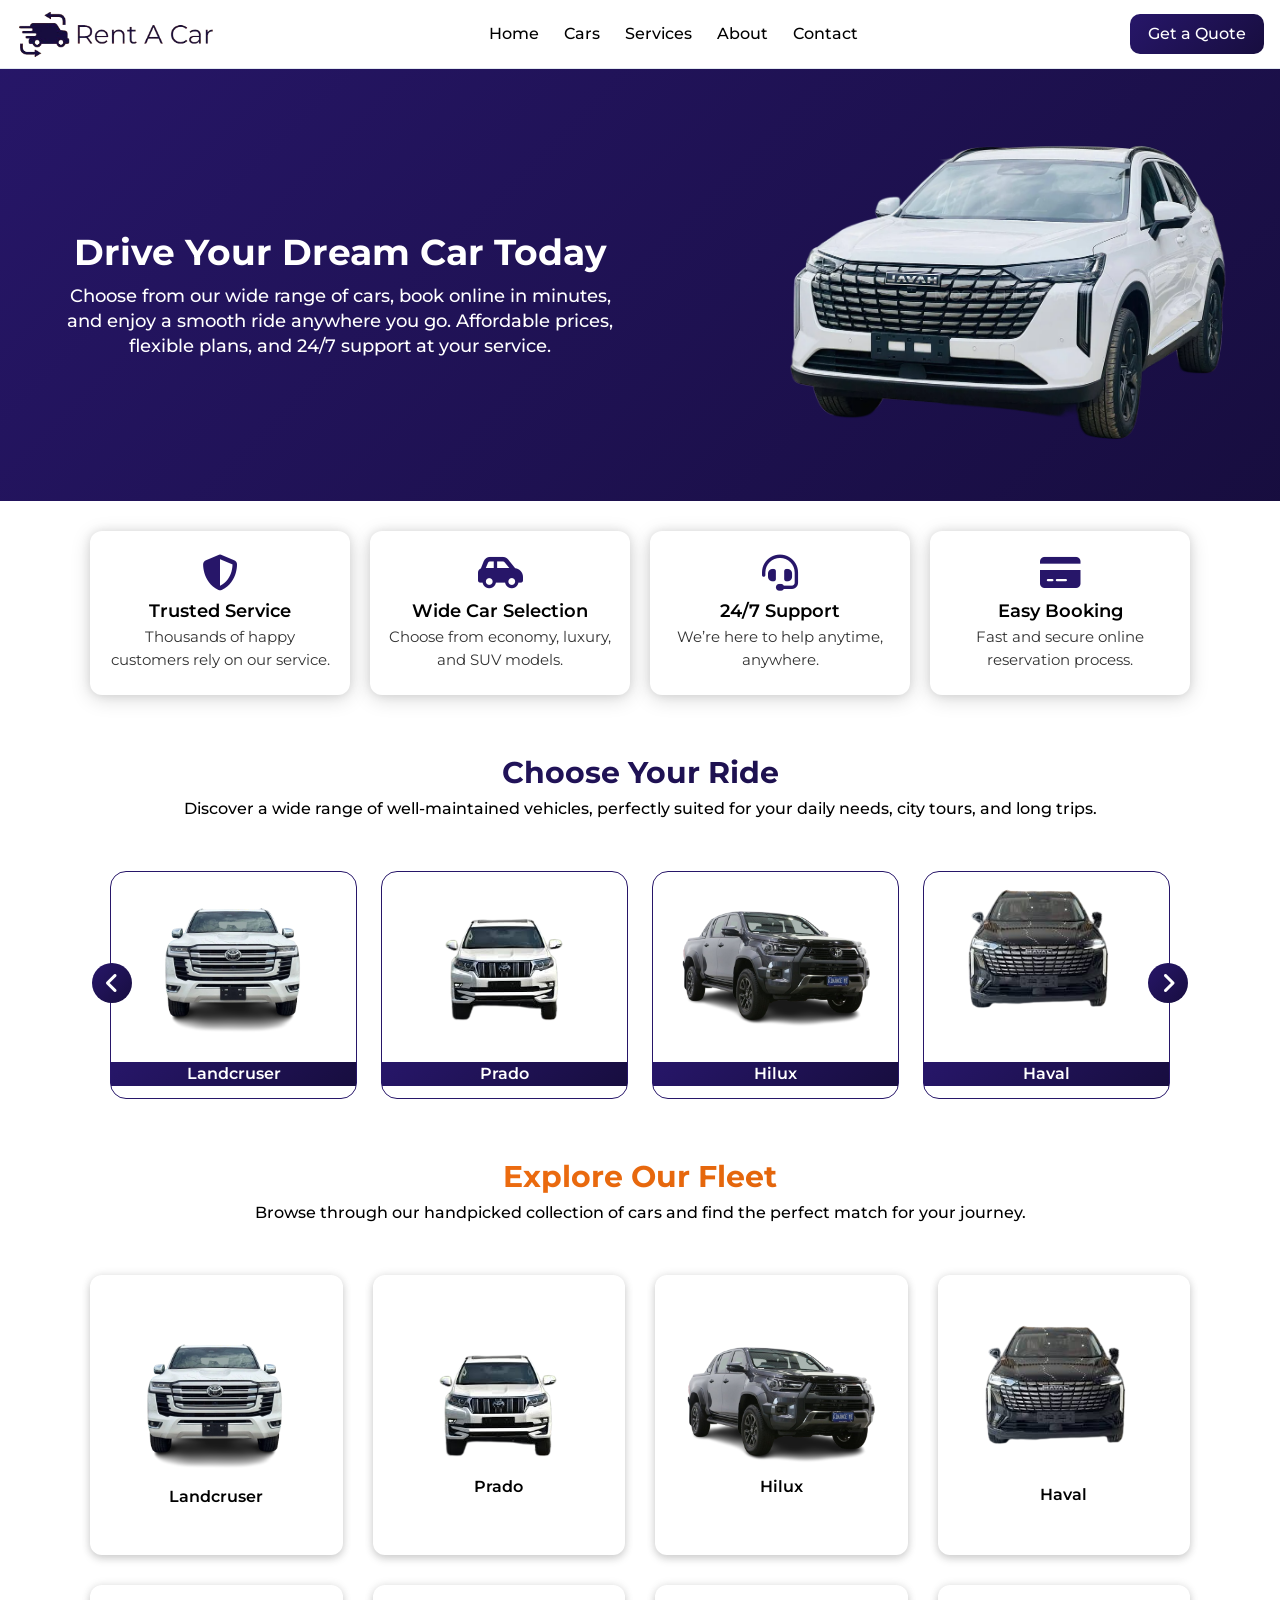
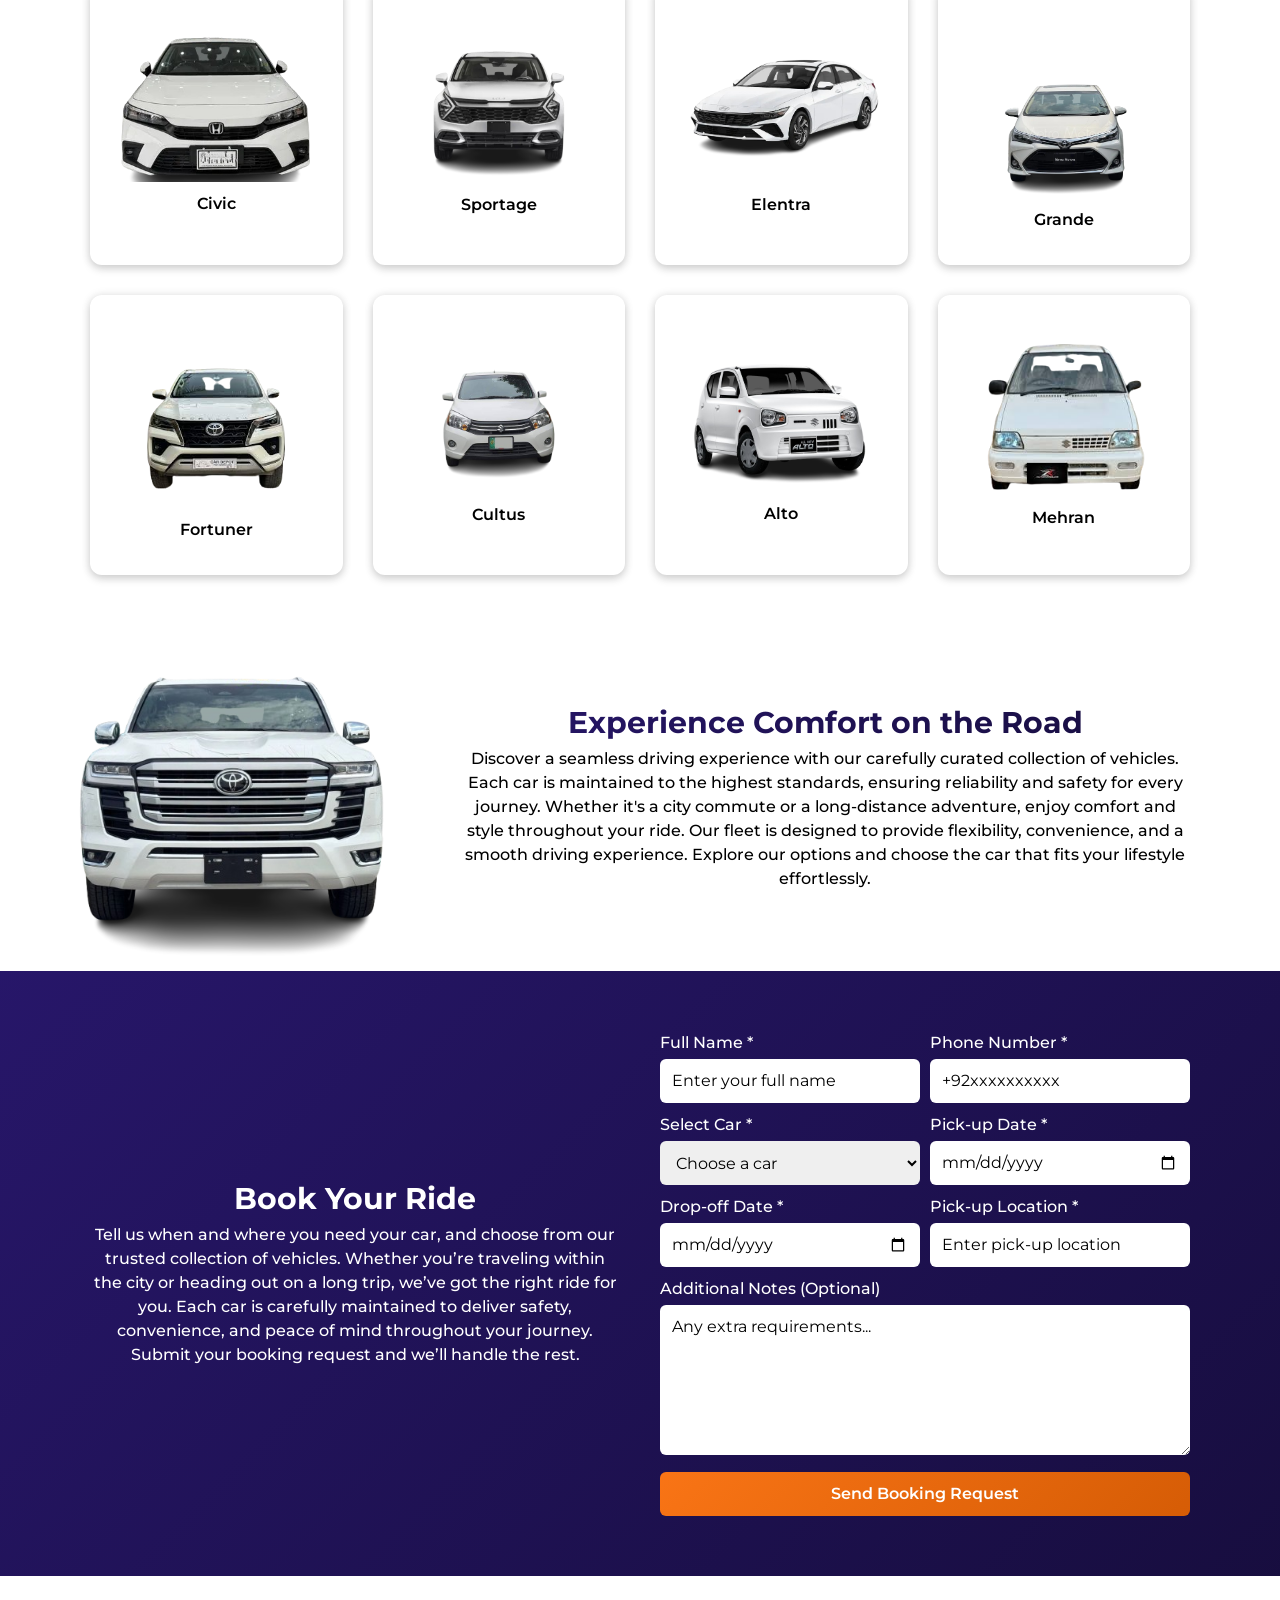
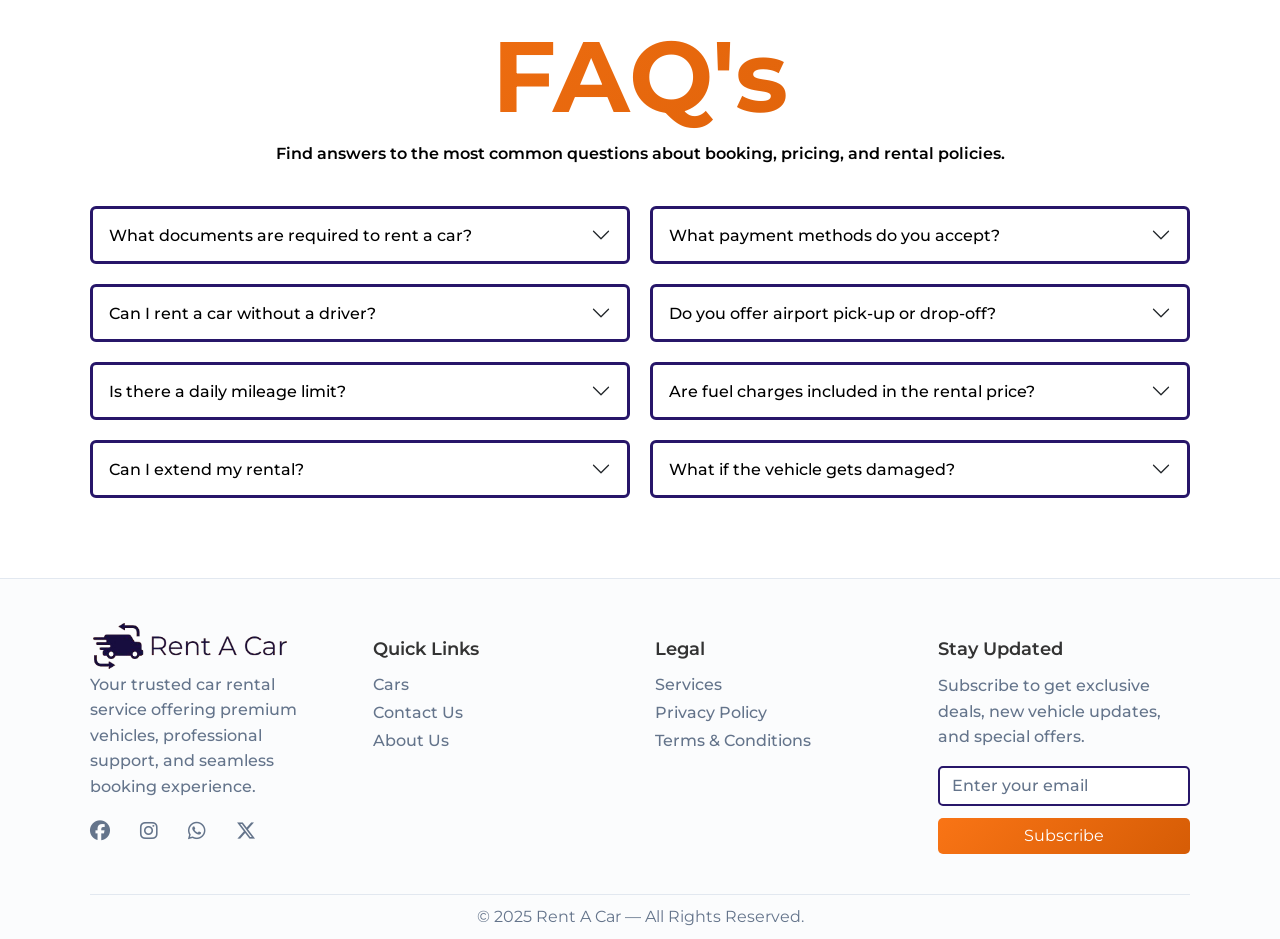
==== commit 4bf4358a: "Update index.html" ====
--- a/index.html
+++ b/index.html
@@ -40,11 +40,11 @@
       </div>
       <nav id="nav">
         <ul>
-          <li><a href="/">Home</a></li>
-          <li><a href="/cars.html">Cars</a></li>
-          <li><a href="/services.html">Services</a></li>
-          <li><a href="/about.html">About</a></li>
-          <li><a href="/contact.html">Contact</a></li>
+          <li><a href="index.html">Home</a></li>
+          <li><a href="cars.html">Cars</a></li>
+          <li><a href="services.html">Services</a></li>
+          <li><a href="about.html">About</a></li>
+          <li><a href="contact.html">Contact</a></li>
         </ul>
       </nav>
       <i class="fas fa-bars menu-toggle" id="menu-toggle"></i>
@@ -841,21 +841,21 @@
             </div>
           </div>
 
-          <div class="footer-col">
+           <div class="footer-col">
             <h3>Quick Links</h3>
             <ul>
-              <li><a href="/cars.html">Cars</a></li>
-              <li><a href="/contact.html">Contact Us</a></li>
-              <li><a href="/about.html">About Us</a></li>
+              <li><a href="cars.html">Cars</a></li>
+              <li><a href="contact.html">Contact Us</a></li>
+              <li><a href="about.html">About Us</a></li>
             </ul>
           </div>
 
           <div class="footer-col">
             <h3>Legal</h3>
             <ul>
-              <li><a href="/services.html">Services</a></li>
-              <li><a href="/privacy-policy.html">Privacy Policy</a></li>
-              <li><a href="/terms-conditions.html">Terms & Conditions</a></li>
+              <li><a href="services.html">Services</a></li>
+              <li><a href="privacy-policy.html">Privacy Policy</a></li>
+              <li><a href="terms-conditions.html">Terms & Conditions</a></li>
             </ul>
           </div>
 
